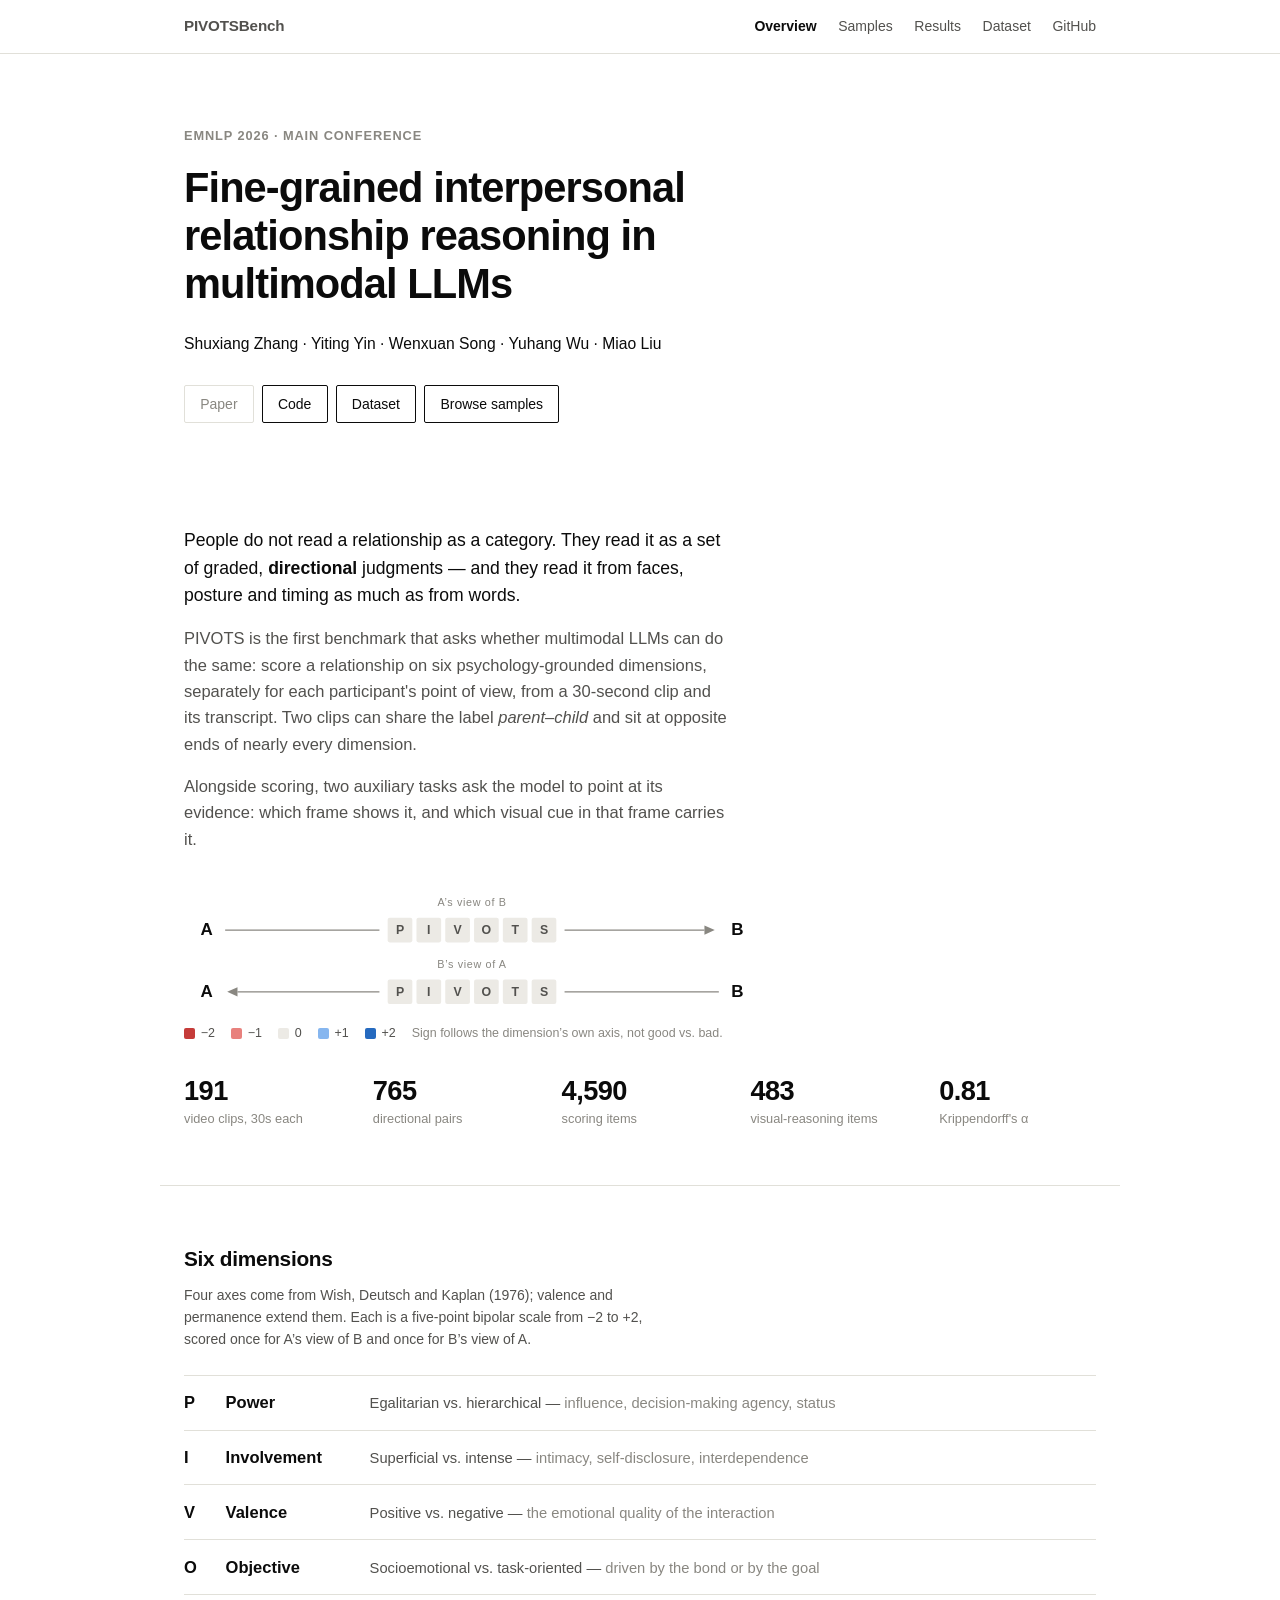
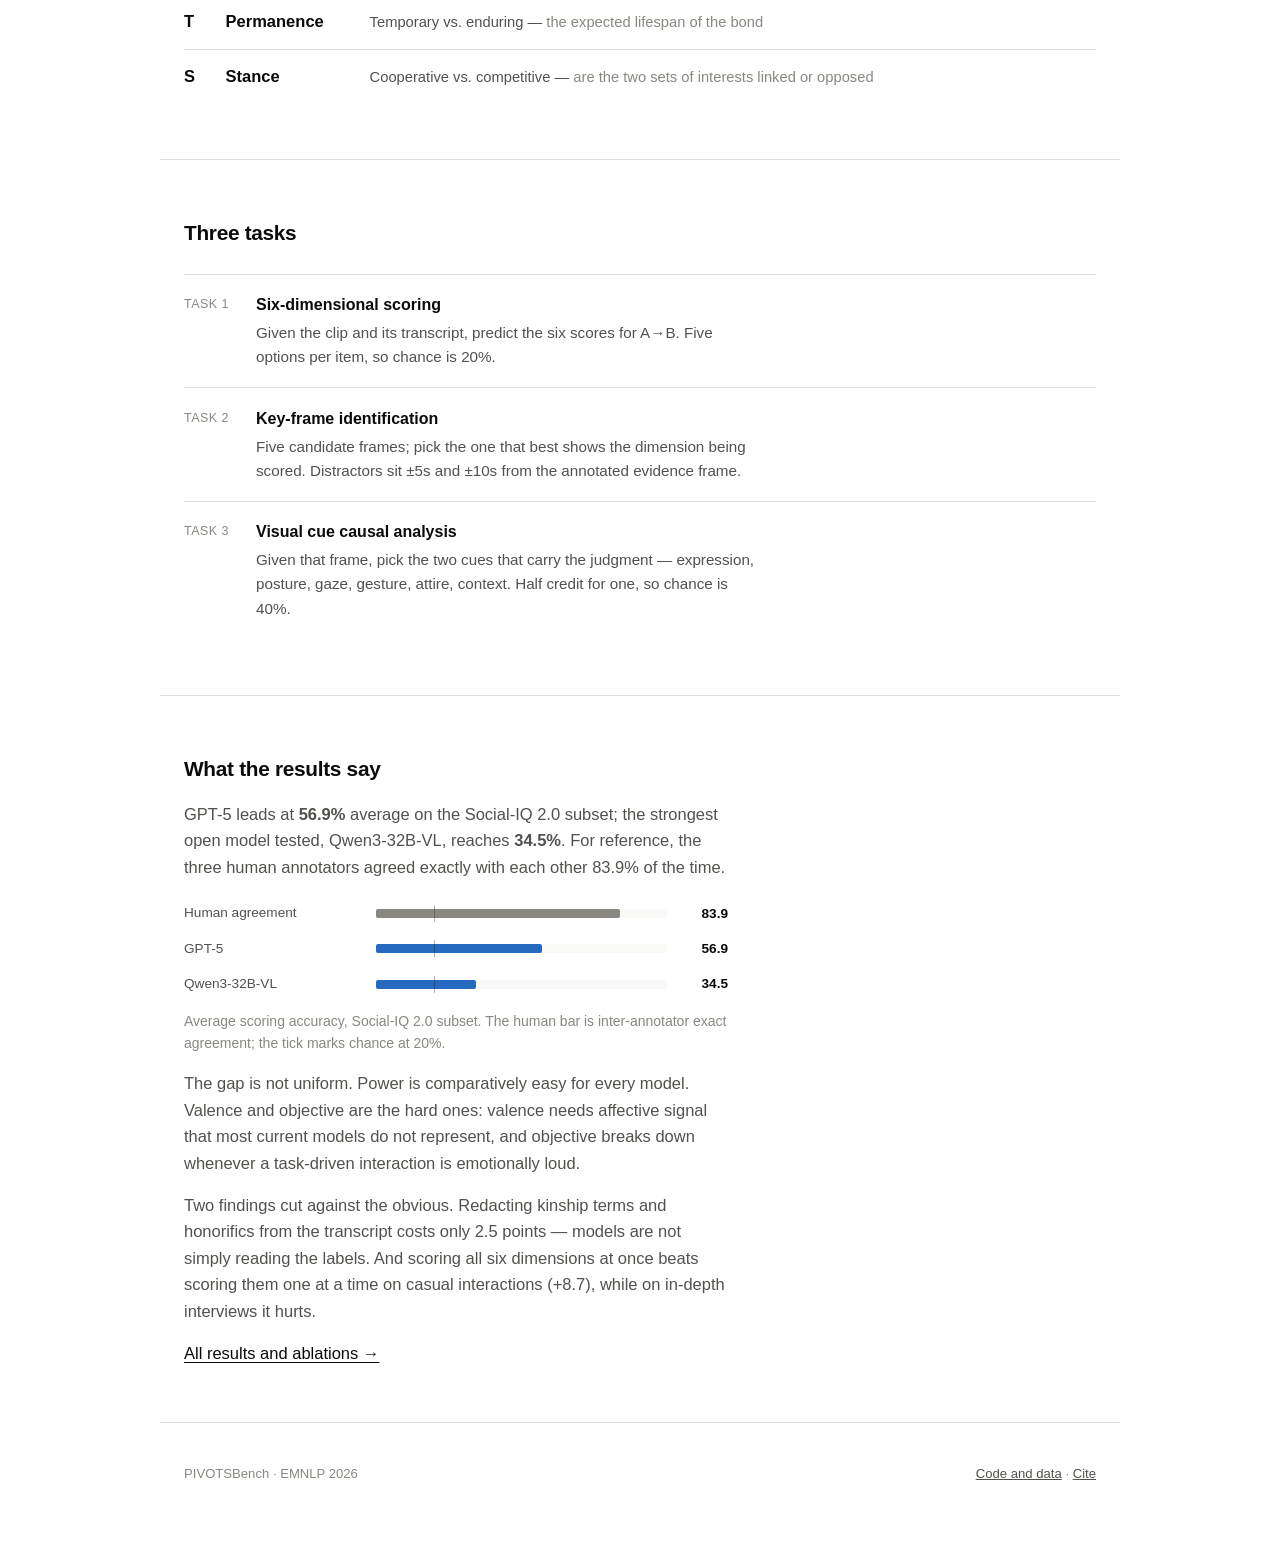
==== docs/index.html @ 76b35803 "Site polish: bidirectional diagram, headline figure, favicon, mobile fixes" ====
<!DOCTYPE html>
<html lang="en">
<head>
<meta charset="utf-8">
<meta name="viewport" content="width=device-width, initial-scale=1">
<title>PIVOTSBench</title>
<meta name="description" content="PIVOTSBench: evaluating fine-grained interpersonal relationship reasoning in multimodal large language models.">
<link rel="stylesheet" href="./assets/style.css">
<link rel="icon" href="data:image/svg+xml,<svg xmlns='http://www.w3.org/2000/svg' viewBox='0 0 32 32'><rect x='0' y='10' width='6.4' height='12' fill='%23c53b39'/><rect x='6.4' y='10' width='6.4' height='12' fill='%23e8817d'/><rect x='12.8' y='10' width='6.4' height='12' fill='%23eceae5'/><rect x='19.2' y='10' width='6.4' height='12' fill='%2386b6ef'/><rect x='25.6' y='10' width='6.4' height='12' fill='%23256abf'/></svg>">
</head>
<body>
<nav class="nav"><div class="wrap">
      <a class="mark" href="./">PIVOTSBench</a>
      <ul>
        <li><a href="./" aria-current="page">Overview</a></li>
        <li><a href="./data.html" >Samples</a></li>
        <li><a href="./leaderboard.html" >Results</a></li>
        <li><a href="./dataset.html" >Dataset</a></li>
        <li><a href="https://github.com/ciossayin/pivots-bench">GitHub</a></li>
      </ul>
    </div></nav>
<header class="hero wrap">
  <p class="eyebrow">EMNLP 2026 &middot; Main Conference</p>
  <h1>Fine-grained interpersonal relationship reasoning in multimodal LLMs</h1>
  <div class="byline">
    Shuxiang Zhang &middot; Yiting Yin &middot; Wenxuan Song &middot; Yuhang Wu &middot; Miao Liu
  </div>
  <div class="actions">
    <a href="#" aria-disabled="true">Paper</a>
    <a href="https://github.com/ciossayin/pivots-bench">Code</a>
    <a href="./dataset.html">Dataset</a>
    <a href="./data.html">Browse samples</a>
  </div>
</header>

<section class="wrap">
  <div class="narrow stack">
    <p class="lede">People do not read a relationship as a category. They read it as a set of
    graded, <b>directional</b> judgments &mdash; and they read it from faces, posture and timing as
    much as from words.</p>
    <p class="sub">PIVOTS is the first benchmark that asks whether multimodal LLMs can do the same:
    score a relationship on six psychology-grounded dimensions, separately for each participant's
    point of view, from a 30-second clip and its transcript. Two clips can share the label
    <em>parent&ndash;child</em> and sit at opposite ends of nearly every dimension.</p>
    <p class="sub">Alongside scoring, two auxiliary tasks ask the model to point at its evidence:
    which frame shows it, and which visual cue in that frame carries it.</p>
  </div>

  <figure class="bidir" role="img" aria-label="Each pair is scored twice — once for A's view of B and once for B's view of A — on six dimensions, P, I, V, O, T, S, each on a five-point scale from minus 2 to plus 2.">
    <svg viewBox="0 8 560 114" aria-hidden="true">
      <g fill="var(--ink)" font-size="16.5" font-weight="650" text-anchor="middle">
        <text x="22" y="50">A</text><text x="538" y="50">B</text>
        <text x="22" y="110">A</text><text x="538" y="110">B</text>
      </g>
      <g fill="var(--muted)" font-size="10.5" letter-spacing=".06em" text-anchor="middle">
        <text x="280" y="22">A&#8217;s view of B</text>
        <text x="280" y="82">B&#8217;s view of A</text>
      </g>
      <g stroke="var(--muted)" stroke-width="1.2">
        <line x1="40" y1="45" x2="506" y2="45" stroke-dasharray="150 180 136"/>
        <line x1="52" y1="105" x2="520" y2="105" stroke-dasharray="138 180 150"/>
      </g>
      <g fill="var(--muted)">
        <polygon points="506,40.5 516,45 506,49.5"/>
        <polygon points="52,100.5 42,105 52,109.5"/>
      </g>
      <rect x="198" y="33" width="24" height="24" rx="2" fill="var(--s-zero)"/><rect x="226" y="33" width="24" height="24" rx="2" fill="var(--s-zero)"/><rect x="254" y="33" width="24" height="24" rx="2" fill="var(--s-zero)"/><rect x="282" y="33" width="24" height="24" rx="2" fill="var(--s-zero)"/><rect x="310" y="33" width="24" height="24" rx="2" fill="var(--s-zero)"/><rect x="338" y="33" width="24" height="24" rx="2" fill="var(--s-zero)"/>
      <rect x="198" y="93" width="24" height="24" rx="2" fill="var(--s-zero)"/><rect x="226" y="93" width="24" height="24" rx="2" fill="var(--s-zero)"/><rect x="254" y="93" width="24" height="24" rx="2" fill="var(--s-zero)"/><rect x="282" y="93" width="24" height="24" rx="2" fill="var(--s-zero)"/><rect x="310" y="93" width="24" height="24" rx="2" fill="var(--s-zero)"/><rect x="338" y="93" width="24" height="24" rx="2" fill="var(--s-zero)"/>
      <g fill="var(--ink-2)" font-size="12" font-weight="600" text-anchor="middle">
        <text x="210" y="49">P</text><text x="238" y="49">I</text><text x="266" y="49">V</text><text x="294" y="49">O</text><text x="322" y="49">T</text><text x="350" y="49">S</text>
        <text x="210" y="109">P</text><text x="238" y="109">I</text><text x="266" y="109">V</text><text x="294" y="109">O</text><text x="322" y="109">T</text><text x="350" y="109">S</text>
      </g>
    </svg>
    <div class="legend">
      <span><i style="background:var(--s-neg2)"></i>&minus;2</span>
      <span><i style="background:var(--s-neg1)"></i>&minus;1</span>
      <span><i style="background:var(--s-zero)"></i>0</span>
      <span><i style="background:var(--s-pos1)"></i>+1</span>
      <span><i style="background:var(--s-pos2)"></i>+2</span>
      <span class="muted">Sign follows the dimension&rsquo;s own axis, not good vs. bad.</span>
    </div>
  </figure>

  <div class="figures">
    <div><b>191</b><span>video clips, 30s each</span></div>
    <div><b>765</b><span>directional pairs</span></div>
    <div><b>4,590</b><span>scoring items</span></div>
    <div><b>483</b><span>visual-reasoning items</span></div>
    <div><b>0.81</b><span>Krippendorff's &alpha;</span></div>
  </div>
</section>

<section class="wrap">
  <h2>Six dimensions</h2>
  <p class="sub small" style="margin-top:.5rem;max-width:62ch">Four axes come from Wish, Deutsch and
  Kaplan (1976); valence and permanence extend them. Each is a five-point bipolar scale from
  &minus;2 to +2, scored once for A&rsquo;s view of B and once for B&rsquo;s view of A.</p>
  <div class="dims">
    <div><span class="key">P</span><span class="name">Power</span><span class="axis">Egalitarian vs. hierarchical &mdash; <em>influence, decision-making agency, status</em></span></div>
    <div><span class="key">I</span><span class="name">Involvement</span><span class="axis">Superficial vs. intense &mdash; <em>intimacy, self-disclosure, interdependence</em></span></div>
    <div><span class="key">V</span><span class="name">Valence</span><span class="axis">Positive vs. negative &mdash; <em>the emotional quality of the interaction</em></span></div>
    <div><span class="key">O</span><span class="name">Objective</span><span class="axis">Socioemotional vs. task-oriented &mdash; <em>driven by the bond or by the goal</em></span></div>
    <div><span class="key">T</span><span class="name">Permanence</span><span class="axis">Temporary vs. enduring &mdash; <em>the expected lifespan of the bond</em></span></div>
    <div><span class="key">S</span><span class="name">Stance</span><span class="axis">Cooperative vs. competitive &mdash; <em>are the two sets of interests linked or opposed</em></span></div>
  </div>
</section>

<section class="wrap">
  <h2>Three tasks</h2>
  <div class="tasks">
    <div><div>
      <h3>Six-dimensional scoring</h3>
      <p>Given the clip and its transcript, predict the six scores for A&rarr;B. Five options per
      item, so chance is 20%.</p>
    </div></div>
    <div><div>
      <h3>Key-frame identification</h3>
      <p>Five candidate frames; pick the one that best shows the dimension being scored. Distractors
      sit &plusmn;5s and &plusmn;10s from the annotated evidence frame.</p>
    </div></div>
    <div><div>
      <h3>Visual cue causal analysis</h3>
      <p>Given that frame, pick the two cues that carry the judgment &mdash; expression, posture,
      gaze, gesture, attire, context. Half credit for one, so chance is 40%.</p>
    </div></div>
  </div>
</section>

<section class="wrap">
  <h2>What the results say</h2>
  <div class="narrow stack" style="margin-top:1rem">
    <p class="sub">GPT-5 leads at <b>56.9%</b> average on the Social-IQ 2.0 subset; the strongest
    open model tested, Qwen3-32B-VL, reaches <b>34.5%</b>. For reference, the three human annotators
    agreed exactly with each other 83.9% of the time.</p>
    <figure class="headline">
      <div class="hrow"><span class="hl">Human agreement</span><span class="track"><i class="ref" style="width:83.9%"></i></span><b>83.9</b></div>
      <div class="hrow"><span class="hl">GPT-5</span><span class="track"><i style="width:56.9%"></i></span><b>56.9</b></div>
      <div class="hrow"><span class="hl">Qwen3-32B-VL</span><span class="track"><i style="width:34.5%"></i></span><b>34.5</b></div>
      <figcaption class="muted small">Average scoring accuracy, Social-IQ 2.0 subset. The human bar
      is inter-annotator exact agreement; the tick marks chance at 20%.</figcaption>
    </figure>
    <p class="sub">The gap is not uniform. Power is comparatively easy for every model. Valence and
    objective are the hard ones: valence needs affective signal that most current models do not
    represent, and objective breaks down whenever a task-driven interaction is emotionally loud.</p>
    <p class="sub">Two findings cut against the obvious. Redacting kinship terms and honorifics from
    the transcript costs only 2.5 points &mdash; models are not simply reading the labels. And
    scoring all six dimensions at once beats scoring them one at a time on casual interactions
    (+8.7), while on in-depth interviews it hurts.</p>
    <p><a href="./leaderboard.html">All results and ablations &rarr;</a></p>
  </div>
</section>

<footer class="wrap">
      <div>PIVOTSBench &middot; EMNLP 2026</div>
      <div><a href="https://github.com/ciossayin/pivots-bench">Code and data</a> &middot; <a href="./dataset.html#cite">Cite</a></div>
    </footer>
</body>
</html>
---- docs/assets/style.css ----
/* PIVOTSBench project page
   Palette: diverging red<->blue with a gray midpoint, validated for CVD
   separation on a white surface. Every colored cell also carries its number,
   so color never has to carry the value alone. */

:root {
  --ink: #0b0b0b;
  --ink-2: #52514e;
  --muted: #898781;
  --line: #e1e0d9;
  --hairline: rgba(11, 11, 11, .10);
  --surface: #ffffff;
  --plane: #f9f9f7;

  --s-neg2: #c53b39;
  --s-neg1: #e8817d;
  --s-zero: #eceae5;
  --s-pos1: #86b6ef;
  --s-pos2: #256abf;

  --measure: 34rem;
  --gutter: 1.5rem;
}

* { margin: 0; padding: 0; box-sizing: border-box; }
html { -webkit-text-size-adjust: 100%; scroll-behavior: smooth; }
[id] { scroll-margin-top: 3.75rem; }

body {
  font-family: -apple-system, BlinkMacSystemFont, "Segoe UI", Roboto, "Helvetica Neue",
               Arial, "PingFang SC", "Hiragino Sans GB", sans-serif;
  font-size: 16.5px;
  line-height: 1.6;
  color: var(--ink);
  background: var(--surface);
  -webkit-font-smoothing: antialiased;
}

.wrap { max-width: 60rem; margin: 0 auto; padding-left: var(--gutter); padding-right: var(--gutter); }
.narrow { max-width: var(--measure); }

a { color: inherit; }
p a, li a, dd a { text-underline-offset: .18em; text-decoration-thickness: 1px; }

/* ---------- nav ---------- */

.nav {
  border-bottom: 1px solid var(--line);
  position: sticky; top: 0; z-index: 20;
  background: var(--surface);
}
.nav .wrap { display: flex; align-items: center; justify-content: space-between; gap: 1rem;
             padding-top: .9rem; padding-bottom: .9rem; }
.nav .mark { font-weight: 650; letter-spacing: -.01em; text-decoration: none; font-size: .95rem; }
.nav ul { display: flex; gap: 1.35rem; list-style: none; font-size: .875rem;
          flex-wrap: nowrap; min-width: 0; overflow-x: auto;
          -webkit-overflow-scrolling: touch; scrollbar-width: none; }
.nav ul::-webkit-scrollbar { display: none; }
.nav li { flex: none; }
.nav a { text-decoration: none; color: var(--ink-2); }
.nav a:hover { color: var(--ink); }
.nav a[aria-current="page"] { color: var(--ink); font-weight: 550; }

/* ---------- type ---------- */

h1 { font-size: clamp(1.75rem, 1.2rem + 2.2vw, 2.6rem); line-height: 1.15;
     letter-spacing: -.022em; font-weight: 680; }
h2 { font-size: 1.3rem; letter-spacing: -.014em; font-weight: 640; }
h3 { font-size: 1rem; font-weight: 600; }
h4 { font-size: .82rem; font-weight: 600; letter-spacing: .04em; text-transform: uppercase;
     color: var(--muted); }
.lede { font-size: 1.1rem; line-height: 1.55; color: var(--ink); }
.sub { color: var(--ink-2); }
.small { font-size: .875rem; }
.muted { color: var(--muted); }
.mono { font-family: ui-monospace, "SF Mono", Menlo, Consolas, monospace; font-size: .84em; }

section { padding-top: 3.5rem; padding-bottom: 3.5rem; border-top: 1px solid var(--line); }
section:first-of-type { border-top: none; }
.stack > * + * { margin-top: 1rem; }
.stack-sm > * + * { margin-top: .5rem; }

/* ---------- hero ---------- */

header.hero { padding-top: 4.5rem; padding-bottom: 3rem; }
header.hero h1 { max-width: 24ch; }
.byline { margin-top: 1.4rem; font-size: .98rem; line-height: 1.75; }
.eyebrow { color: var(--muted); font-size: .8rem; letter-spacing: .07em;
           text-transform: uppercase; font-weight: 600; margin-bottom: 1.1rem; }
.actions { margin-top: 1.75rem; display: flex; gap: .5rem; flex-wrap: wrap; }
.actions a {
  display: inline-block; padding: .42rem .95rem; border: 1px solid var(--ink);
  border-radius: 2px; font-size: .875rem; font-weight: 500; text-decoration: none;
  transition: background .12s, color .12s;
}
.actions a:hover { background: var(--ink); color: var(--surface); }
.actions a[aria-disabled="true"] { border-color: var(--line); color: var(--muted); pointer-events: none; }

/* ---------- key numbers ---------- */

.figures { display: grid; grid-template-columns: repeat(auto-fit, minmax(8.5rem, 1fr));
           gap: 1.5rem 2rem; margin-top: 2rem; }
.figures div b { display: block; font-size: 1.7rem; font-weight: 650; letter-spacing: -.02em;
                 font-variant-numeric: tabular-nums; line-height: 1.1; }
.figures div span { display: block; font-size: .8rem; color: var(--muted); margin-top: .2rem; }

/* ---------- definition lists ---------- */

.dims { margin-top: 1.5rem; }
.dims > div { display: grid; grid-template-columns: 1.6rem 8rem 1fr; gap: 0 1rem;
              padding: .85rem 0; border-top: 1px solid var(--line); align-items: baseline; }
.dims .key { font-weight: 660; }
.dims .name { font-weight: 550; }
.dims .axis { color: var(--ink-2); font-size: .92rem; }
.dims .axis em { font-style: normal; color: var(--muted); }
@media (max-width: 40rem) {
  .dims > div { grid-template-columns: 1.6rem 1fr; }
  .dims .axis { grid-column: 2; }
}

.tasks { margin-top: 1.5rem; counter-reset: t; }
.tasks > div { padding: 1.1rem 0; border-top: 1px solid var(--line); display: grid;
               grid-template-columns: 3.5rem 1fr; gap: 0 1rem; }
.tasks > div::before { counter-increment: t; content: "Task " counter(t);
                       color: var(--muted); font-size: .78rem; letter-spacing: .04em;
                       text-transform: uppercase; padding-top: .18rem; }
.tasks p { color: var(--ink-2); font-size: .95rem; margin-top: .2rem; max-width: 60ch; }

/* ---------- tables ---------- */

.tablewrap { overflow-x: auto; margin-top: 1.25rem; }
table { border-collapse: collapse; width: 100%; font-size: .9rem;
        font-variant-numeric: tabular-nums; }
th, td { text-align: right; padding: .5rem .55rem; font-weight: 400; white-space: nowrap; }
th { font-size: .75rem; letter-spacing: .04em; text-transform: uppercase; color: var(--muted);
     font-weight: 600; border-bottom: 1px solid var(--line); }
th:first-child, td:first-child { text-align: left; padding-left: 0; }
th:last-child, td:last-child { padding-right: 0; }
tbody tr + tr td { border-top: 1px solid var(--plane); }
td.strong { font-weight: 620; }
tbody tr.group td { padding-top: 1.1rem; color: var(--muted); font-size: .75rem;
                    letter-spacing: .04em; text-transform: uppercase; }
caption { caption-side: bottom; text-align: left; color: var(--muted); font-size: .82rem;
          padding-top: .75rem; line-height: 1.5; }

/* magnitude bar behind an average, one hue, single series */
.bar { position: relative; display: inline-block; min-width: 3.2rem; }
.bar i { position: absolute; left: 0; bottom: -.28rem; height: 2px; background: var(--s-pos2);
         border-radius: 1px; }

/* ---------- score cells ---------- */

.matrix { display: grid; gap: 2px; margin-top: .5rem;
          grid-template-columns: minmax(0, max-content) repeat(6, minmax(1.9rem, 1fr)); }
.matrix .h { font-size: .72rem; letter-spacing: .06em; color: var(--muted); font-weight: 600;
             text-align: center; padding-bottom: .1rem; }
.matrix .rowlabel { font-size: .82rem; color: var(--ink-2); display: flex; align-items: center;
                    padding-right: .6rem; line-height: 1.25; }
.cell { display: flex; align-items: center; justify-content: center; height: 1.85rem;
        border-radius: 2px; font-size: .82rem; font-weight: 600;
        font-variant-numeric: tabular-nums; background: var(--s-zero); color: var(--ink); }
.cell.v-2 { background: var(--s-neg2); color: #fff; }
.cell.v-1 { background: var(--s-neg1); color: #2a0f0e; }
.cell.v1  { background: var(--s-pos1); color: #0a1b2e; }
.cell.v2  { background: var(--s-pos2); color: #fff; }
.cell.vnull { background: repeating-linear-gradient(45deg, var(--plane), var(--plane) 3px,
              var(--surface) 3px, var(--surface) 6px); color: var(--muted); }

.legend { display: flex; gap: 1rem; flex-wrap: wrap; align-items: center; margin-top: 1rem;
          font-size: .78rem; color: var(--ink-2); }
.legend span { display: inline-flex; align-items: center; gap: .35rem; }
.legend i { width: .7rem; height: .7rem; border-radius: 2px; display: inline-block; }

/* ---------- samples ---------- */

.sample { padding: 2.75rem 0; border-top: 1px solid var(--line); }
.sample:first-of-type { border-top: none; padding-top: 1.5rem; }
.sample .kicker { font-size: .75rem; letter-spacing: .06em; text-transform: uppercase;
                  color: var(--muted); font-weight: 600; }
.sample h3 { margin-top: .35rem; font-size: 1.12rem; font-weight: 620; letter-spacing: -.01em; }
.sample .summary { margin-top: .5rem; color: var(--ink-2); font-size: .95rem; max-width: 62ch; }
.split { display: grid; grid-template-columns: minmax(0, 1.05fr) minmax(0, 1fr);
         gap: 1.75rem; margin-top: 1.4rem; align-items: start; }
@media (max-width: 52rem) { .split { grid-template-columns: 1fr; } }

.video { position: relative; width: 100%; aspect-ratio: 16/9; background: var(--plane);
         border-radius: 3px; overflow: hidden; }
.video iframe { position: absolute; inset: 0; width: 100%; height: 100%; border: 0; }
.video .none { position: absolute; inset: 0; display: flex; align-items: center;
               justify-content: center; text-align: center; padding: 1.5rem;
               color: var(--muted); font-size: .82rem; line-height: 1.5; }

.dialogue { margin-top: 1rem; font-size: .92rem; line-height: 1.7; color: var(--ink-2); }
.dialogue p + p { margin-top: .35rem; }
.dialogue b { color: var(--ink); font-weight: 600; }
.dialogue .t { color: var(--muted); font-variant-numeric: tabular-nums; margin-right: .5rem; }

.evidence { margin-top: 1.25rem; font-size: .87rem; }
.evidence > div { padding: .6rem 0; border-top: 1px solid var(--line); display: grid;
                  grid-template-columns: 1.4rem 1fr; gap: 0 .75rem; }
.evidence .d { font-weight: 660; color: var(--ink); }
.evidence .r { color: var(--ink-2); }
.evidence .tags { color: var(--muted); font-size: .8rem; margin-top: .15rem; }

.aux { margin-top: 1.25rem; font-size: .87rem; color: var(--ink-2); }
.aux ol { margin: .4rem 0 0 1.1rem; }
.aux .correct { color: var(--ink); font-weight: 600; }

/* ---------- distribution chart ---------- */

.dist { margin-top: 1.5rem; }
.dist .row { display: grid; grid-template-columns: 1.5rem 1fr 3.2rem; align-items: center;
             gap: .75rem; padding: .3rem 0; }
.dist .lab { font-weight: 620; font-size: .85rem; }
.dist .track { display: flex; gap: 2px; height: 1.1rem; }
.dist .seg { border-radius: 2px; min-width: 2px; }
.dist .tot { font-size: .78rem; color: var(--muted); text-align: right;
             font-variant-numeric: tabular-nums; }

.tip { position: fixed; z-index: 40; pointer-events: none; background: var(--ink);
       color: #fff; font-size: .76rem; padding: .3rem .5rem; border-radius: 3px;
       opacity: 0; transition: opacity .1s; white-space: nowrap; }
.tip.on { opacity: 1; }

/* ---------- misc ---------- */

pre { background: var(--plane); border-radius: 3px; padding: 1rem 1.1rem; overflow-x: auto;
      font-family: ui-monospace, "SF Mono", Menlo, Consolas, monospace; font-size: .8rem;
      line-height: 1.6; }
code { font-family: ui-monospace, "SF Mono", Menlo, Consolas, monospace; font-size: .88em;
       background: var(--plane); padding: .1em .35em; border-radius: 2px; }
pre code { background: none; padding: 0; }

.copy { margin-top: .6rem; background: none; border: 1px solid var(--line); border-radius: 2px;
        padding: .3rem .8rem; font: inherit; font-size: .8rem; color: var(--ink-2);
        cursor: pointer; }
.copy:hover { border-color: var(--ink); color: var(--ink); }

dl.facts { margin-top: 1.25rem; }
dl.facts > div { display: grid; grid-template-columns: minmax(9rem, 12rem) 1fr; gap: 0 1.5rem;
                 padding: .7rem 0; border-top: 1px solid var(--line); }
dl.facts dt { color: var(--muted); font-size: .85rem; }
dl.facts dd { font-size: .92rem; }
@media (max-width: 40rem) { dl.facts > div { grid-template-columns: 1fr; gap: .15rem; } }

.note { border-left: 2px solid var(--line); padding-left: 1rem; color: var(--ink-2);
        font-size: .9rem; }

footer { border-top: 1px solid var(--line); padding-top: 2.5rem; padding-bottom: 4rem; color: var(--muted);
         font-size: .82rem; display: flex; justify-content: space-between; gap: 1rem;
         flex-wrap: wrap; }
footer a { color: var(--ink-2); }

/* ---------- bidirectional diagram ---------- */

.bidir { margin-top: 2.5rem; max-width: 36rem; }
.bidir svg { display: block; width: 100%; height: auto; }
.bidir .legend { margin-top: .9rem; }

/* ---------- headline figure ---------- */

.headline { max-width: var(--measure); }
.headline .hrow { display: grid; grid-template-columns: minmax(7.5rem, 11rem) 1fr 2.8rem;
                  gap: 1rem; align-items: center; padding: .42rem 0; font-size: .85rem; }
.headline .hl { color: var(--ink-2); line-height: 1.35; }
.headline .track { position: relative; height: 9px; background: var(--plane); border-radius: 2px; }
.headline .track i { position: absolute; top: 0; bottom: 0; left: 0; border-radius: 2px;
                     background: var(--s-pos2); }
.headline .track i.ref { background: var(--muted); }
.headline .track::after { content: ""; position: absolute; left: 20%; top: -4px; bottom: -4px;
                          width: 1px; background: var(--ink); opacity: .3; }
.headline b { font-weight: 620; font-variant-numeric: tabular-nums; text-align: right;
              font-size: .85rem; }
.headline figcaption { margin-top: .5rem; }

/* ---------- table variants ---------- */

table.fit { width: auto; }
table.fit th:not(:first-child), table.fit td:not(:first-child) { padding-left: 1.7rem; }
th.span { text-align: center; }
th.div, td.div { border-left: 1px solid var(--line); padding-left: 1.1rem; }

/* ---------- small screens ---------- */

@media (max-width: 40rem) {
  section { padding-top: 2.5rem; padding-bottom: 2.5rem; }
  .matrix { grid-template-columns: repeat(6, 1fr); }
  .matrix > div:first-child { display: none; }
  .matrix .rowlabel { grid-column: 1 / -1; padding-top: .55rem; }
  .headline .hrow { grid-template-columns: 1fr 2.8rem; grid-template-areas: "label value" "track track"; row-gap: .3rem; }
  .headline .hl { grid-area: label; }
  .headline .track { grid-area: track; }
  .headline b { grid-area: value; }
  header.hero { padding-top: 2.75rem; }
  .nav .wrap { gap: .85rem; }
  .nav ul { gap: 1.05rem; }
  .figures { gap: 1.25rem 1.5rem; }
}
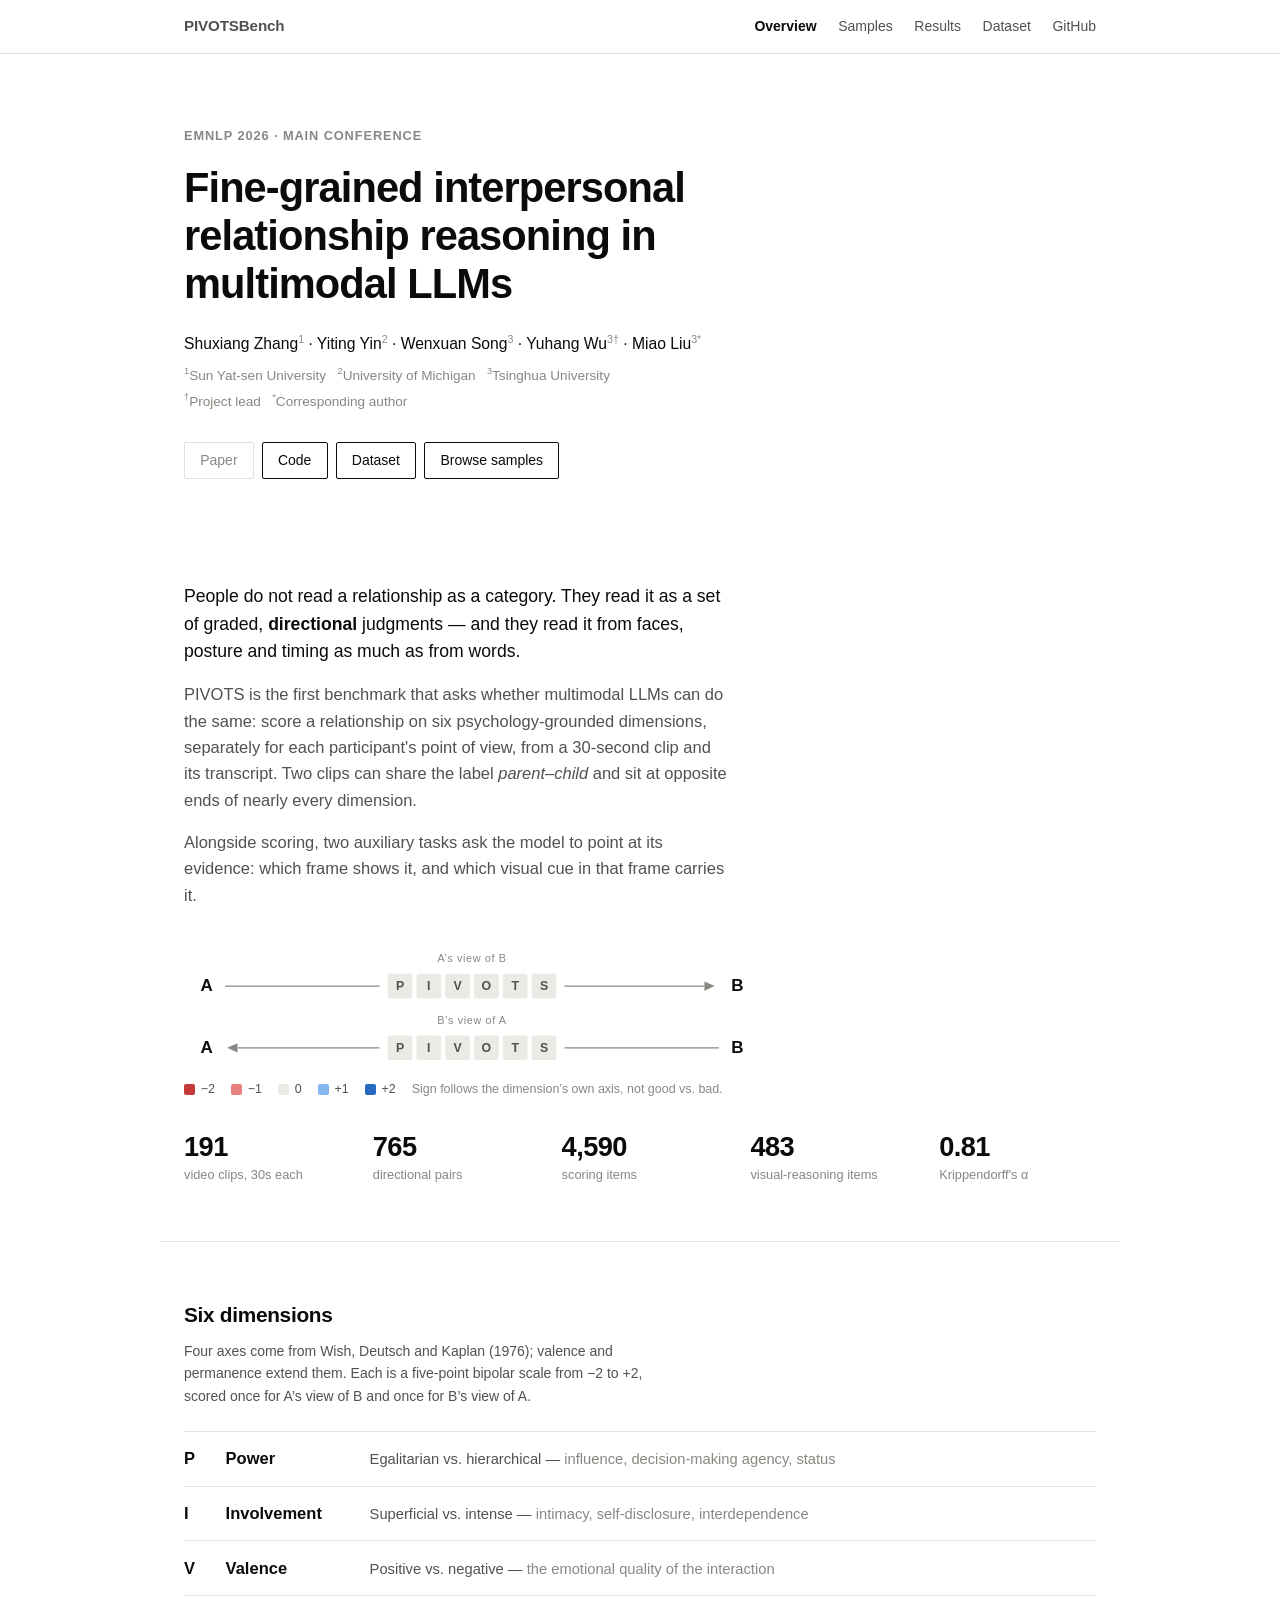
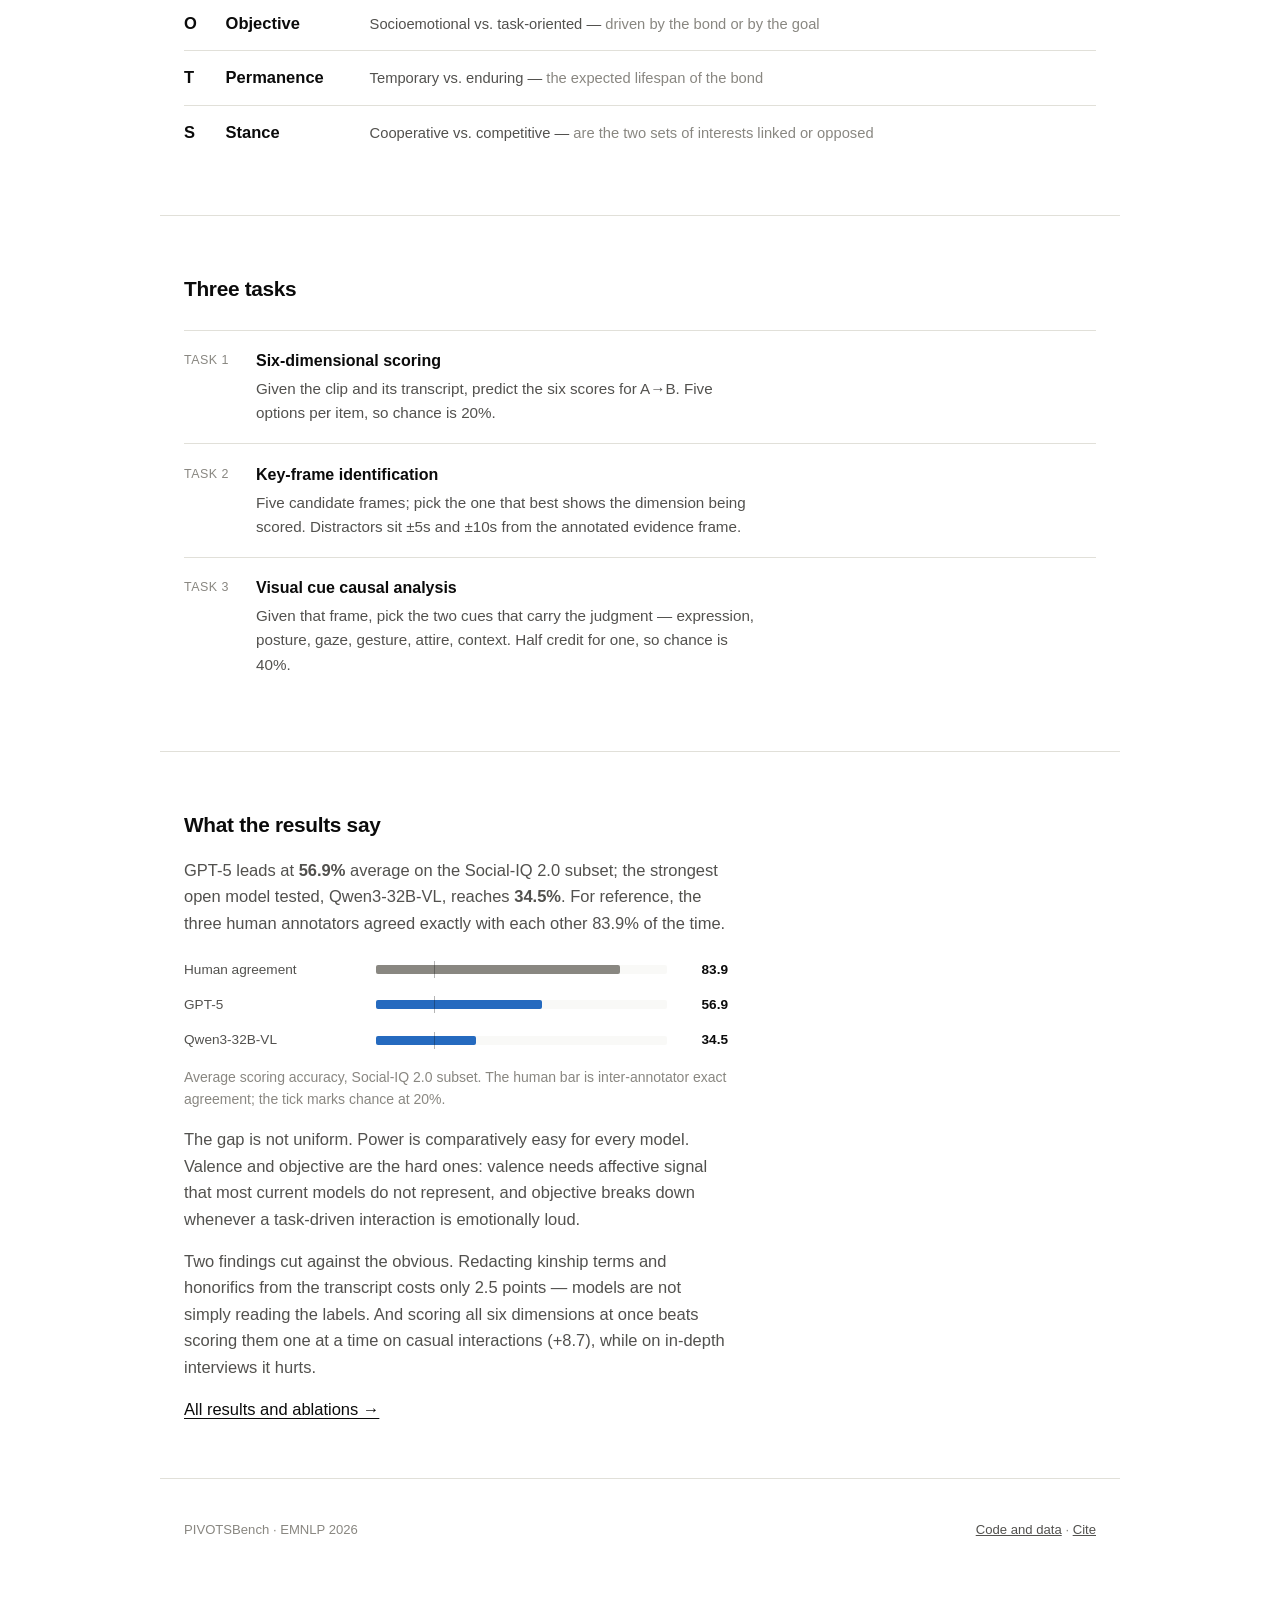
==== commit 5999da6b: "Add author affiliations" ====
--- a/docs/index.html
+++ b/docs/index.html
@@ -23,7 +23,9 @@
   <p class="eyebrow">EMNLP 2026 &middot; Main Conference</p>
   <h1>Fine-grained interpersonal relationship reasoning in multimodal LLMs</h1>
   <div class="byline">
-    Shuxiang Zhang &middot; Yiting Yin &middot; Wenxuan Song &middot; Yuhang Wu &middot; Miao Liu
+    Shuxiang Zhang<sup>1</sup> &middot; Yiting Yin<sup>2</sup> &middot; Wenxuan Song<sup>3</sup> &middot; Yuhang Wu<sup>3&dagger;</sup> &middot; Miao Liu<sup>3*</sup>
+    <div class="affil"><sup>1</sup>Sun Yat-sen University &nbsp; <sup>2</sup>University of Michigan &nbsp; <sup>3</sup>Tsinghua University</div>
+    <div class="affil"><sup>&dagger;</sup>Project lead &nbsp; <sup>*</sup>Corresponding author</div>
   </div>
   <div class="actions">
     <a href="#" aria-disabled="true">Paper</a>
--- a/docs/assets/style.css
+++ b/docs/assets/style.css
@@ -85,6 +85,9 @@
 header.hero { padding-top: 4.5rem; padding-bottom: 3rem; }
 header.hero h1 { max-width: 24ch; }
 .byline { margin-top: 1.4rem; font-size: .98rem; line-height: 1.75; }
+.byline sup { color: var(--muted); font-size: .68em; }
+.affil { margin-top: .35rem; font-size: .85rem; color: var(--muted); }
+.affil + .affil { margin-top: .1rem; }
 .eyebrow { color: var(--muted); font-size: .8rem; letter-spacing: .07em;
            text-transform: uppercase; font-weight: 600; margin-bottom: 1.1rem; }
 .actions { margin-top: 1.75rem; display: flex; gap: .5rem; flex-wrap: wrap; }
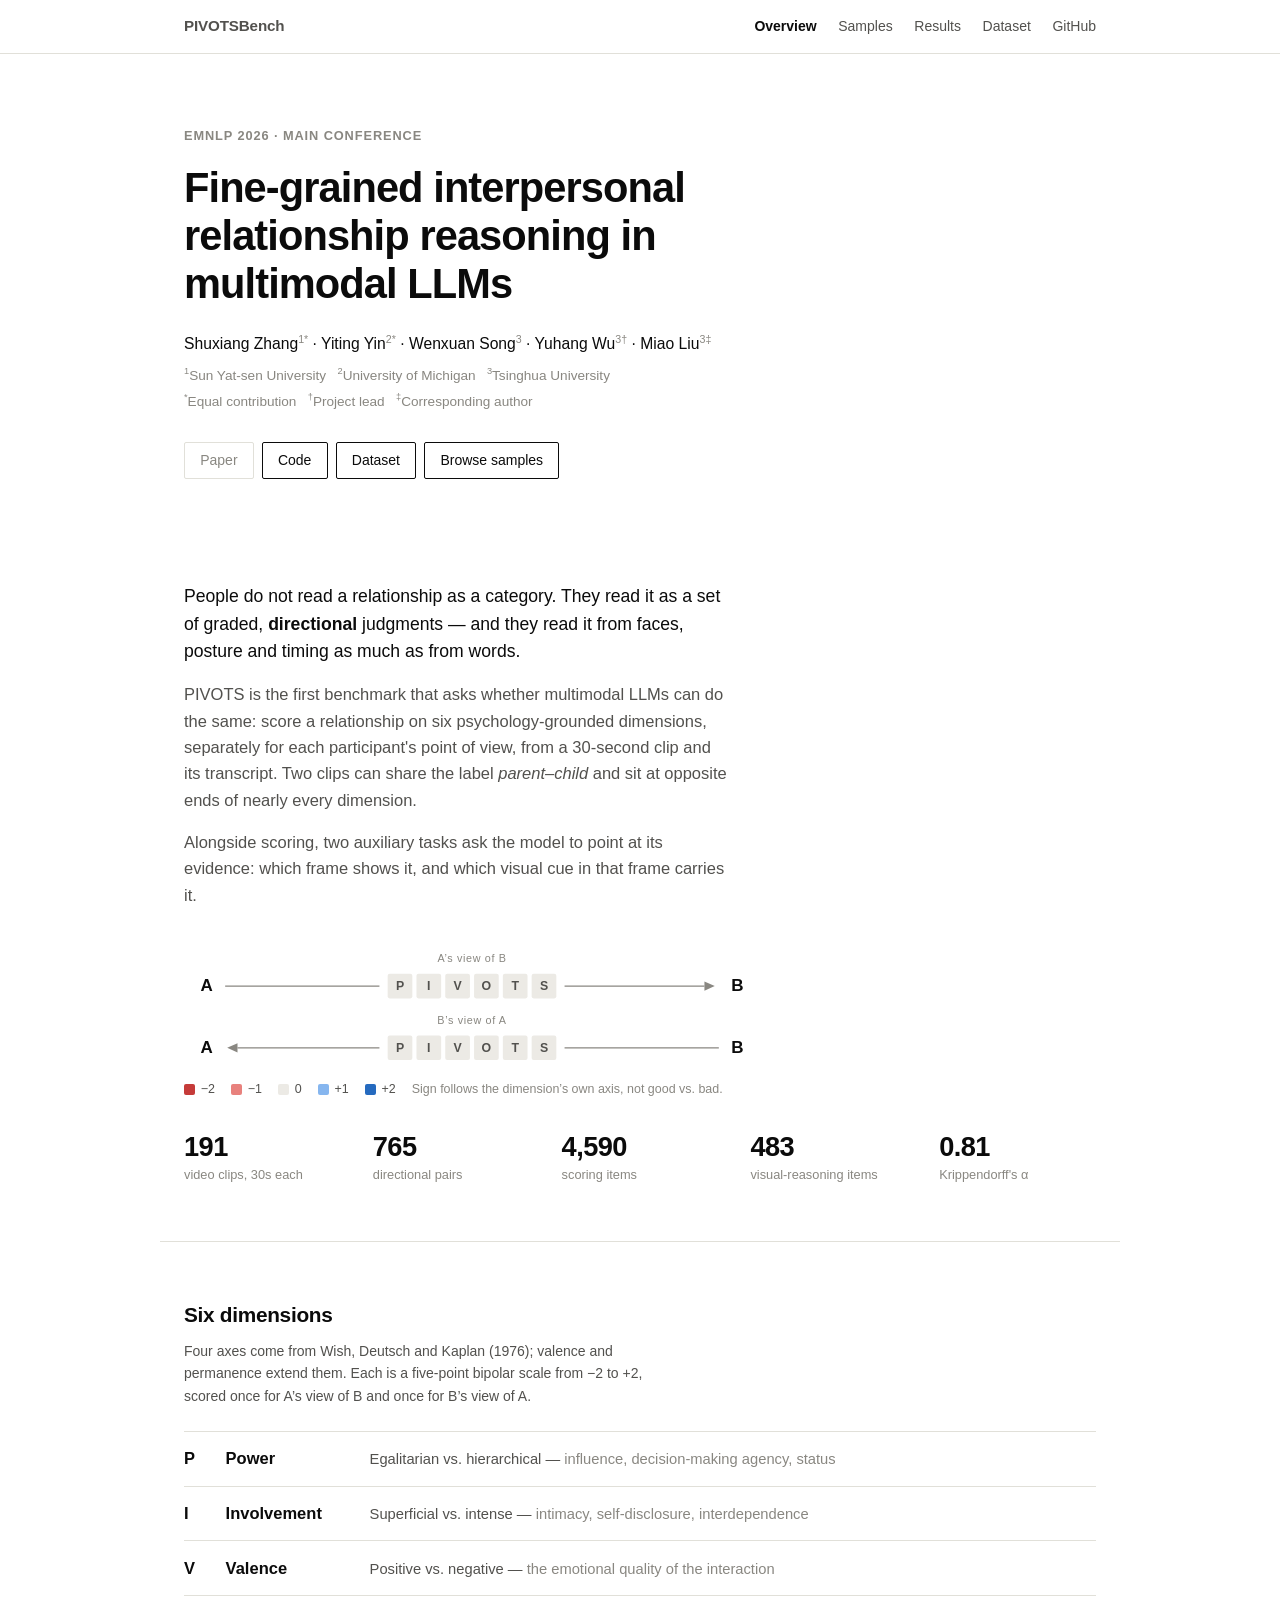
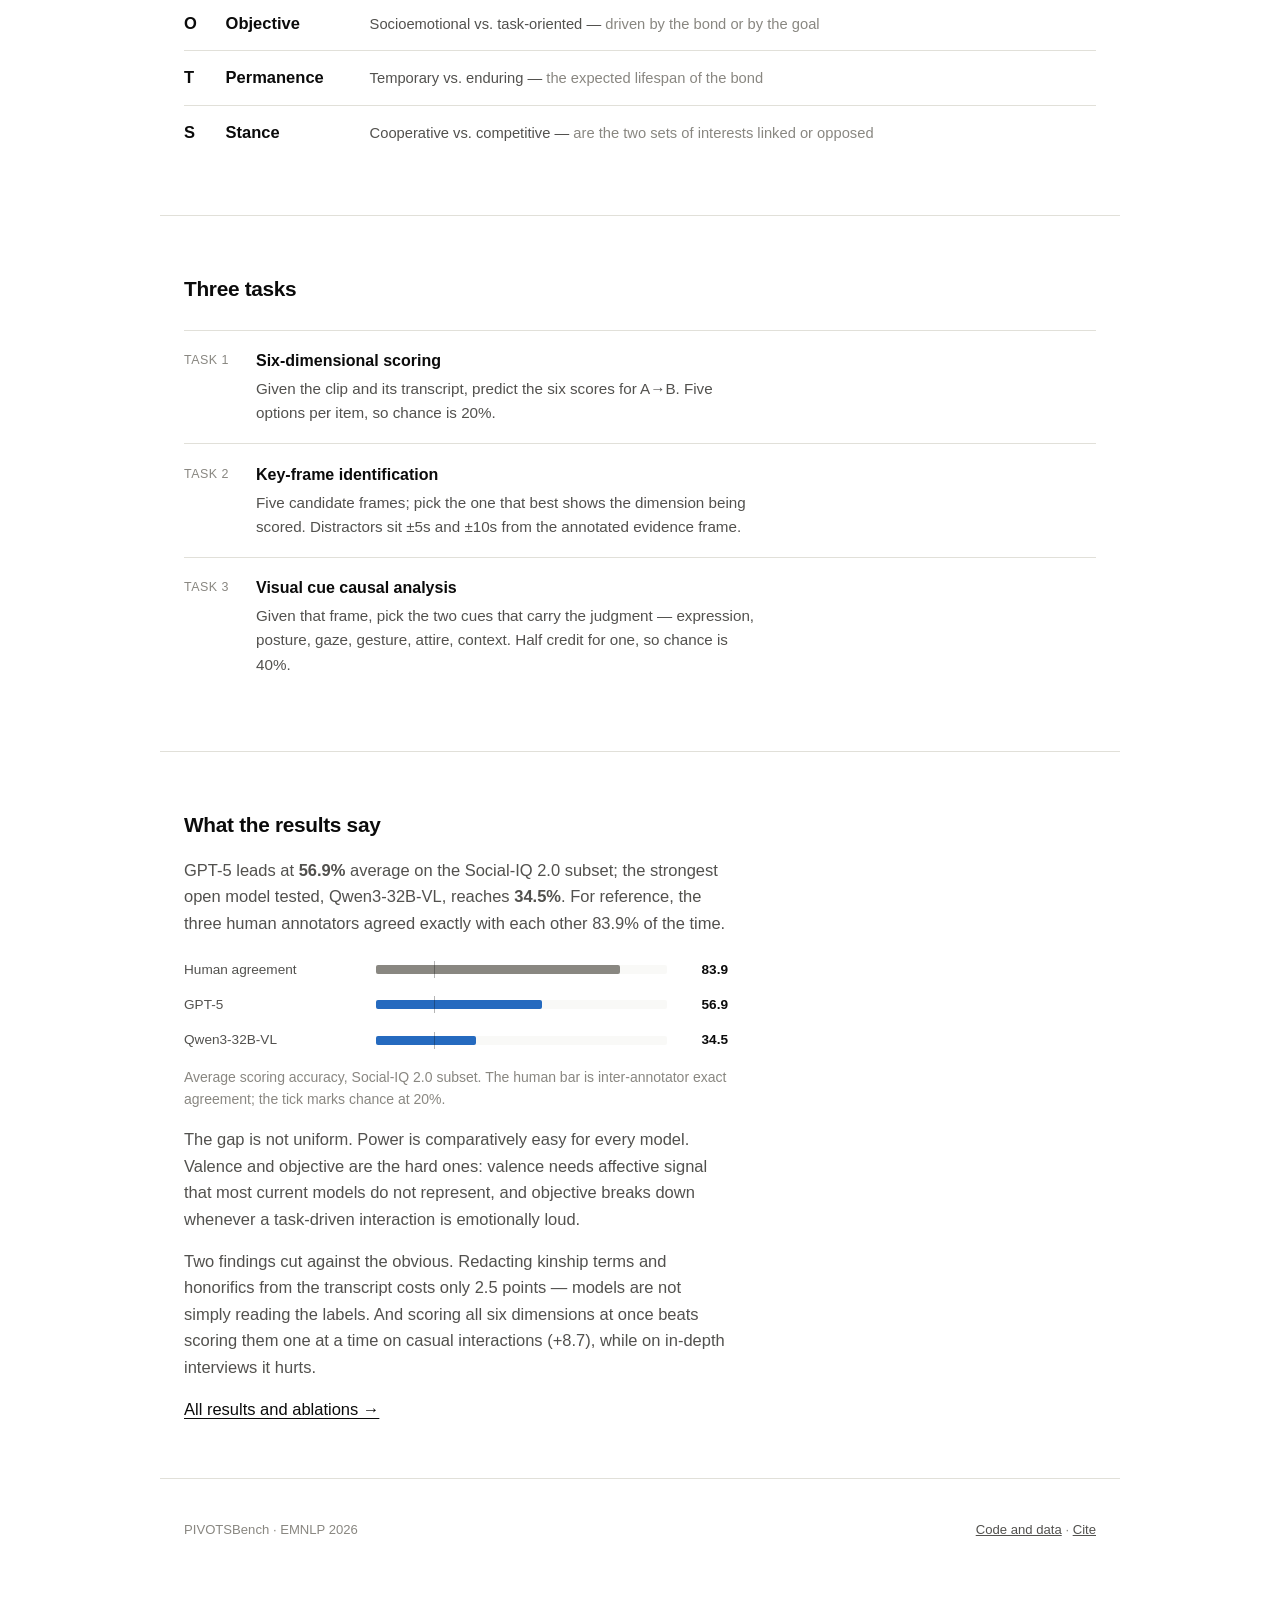
==== commit c6b838ad: "Mark co-first authors" ====
--- a/docs/index.html
+++ b/docs/index.html
@@ -23,9 +23,9 @@
   <p class="eyebrow">EMNLP 2026 &middot; Main Conference</p>
   <h1>Fine-grained interpersonal relationship reasoning in multimodal LLMs</h1>
   <div class="byline">
-    Shuxiang Zhang<sup>1</sup> &middot; Yiting Yin<sup>2</sup> &middot; Wenxuan Song<sup>3</sup> &middot; Yuhang Wu<sup>3&dagger;</sup> &middot; Miao Liu<sup>3*</sup>
+    Shuxiang Zhang<sup>1*</sup> &middot; Yiting Yin<sup>2*</sup> &middot; Wenxuan Song<sup>3</sup> &middot; Yuhang Wu<sup>3&dagger;</sup> &middot; Miao Liu<sup>3&Dagger;</sup>
     <div class="affil"><sup>1</sup>Sun Yat-sen University &nbsp; <sup>2</sup>University of Michigan &nbsp; <sup>3</sup>Tsinghua University</div>
-    <div class="affil"><sup>&dagger;</sup>Project lead &nbsp; <sup>*</sup>Corresponding author</div>
+    <div class="affil"><sup>*</sup>Equal contribution &nbsp; <sup>&dagger;</sup>Project lead &nbsp; <sup>&Dagger;</sup>Corresponding author</div>
   </div>
   <div class="actions">
     <a href="#" aria-disabled="true">Paper</a>
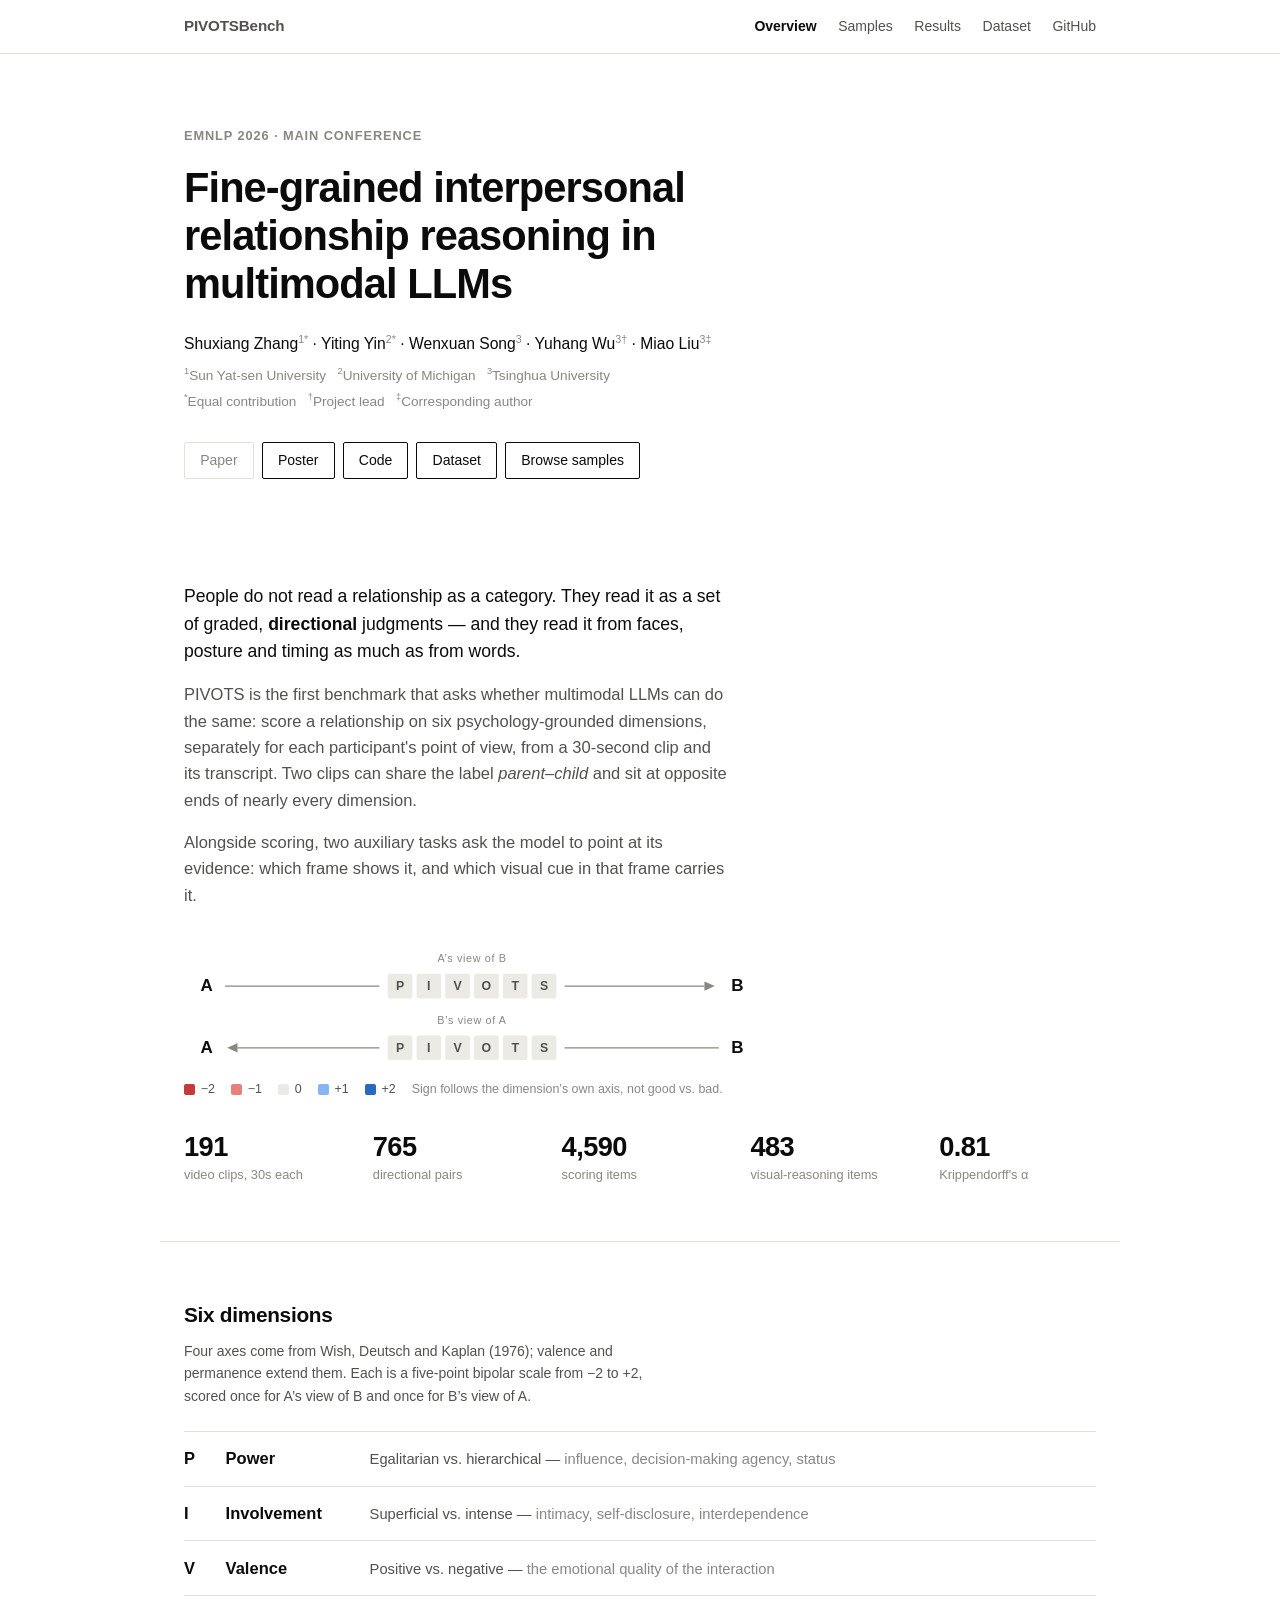
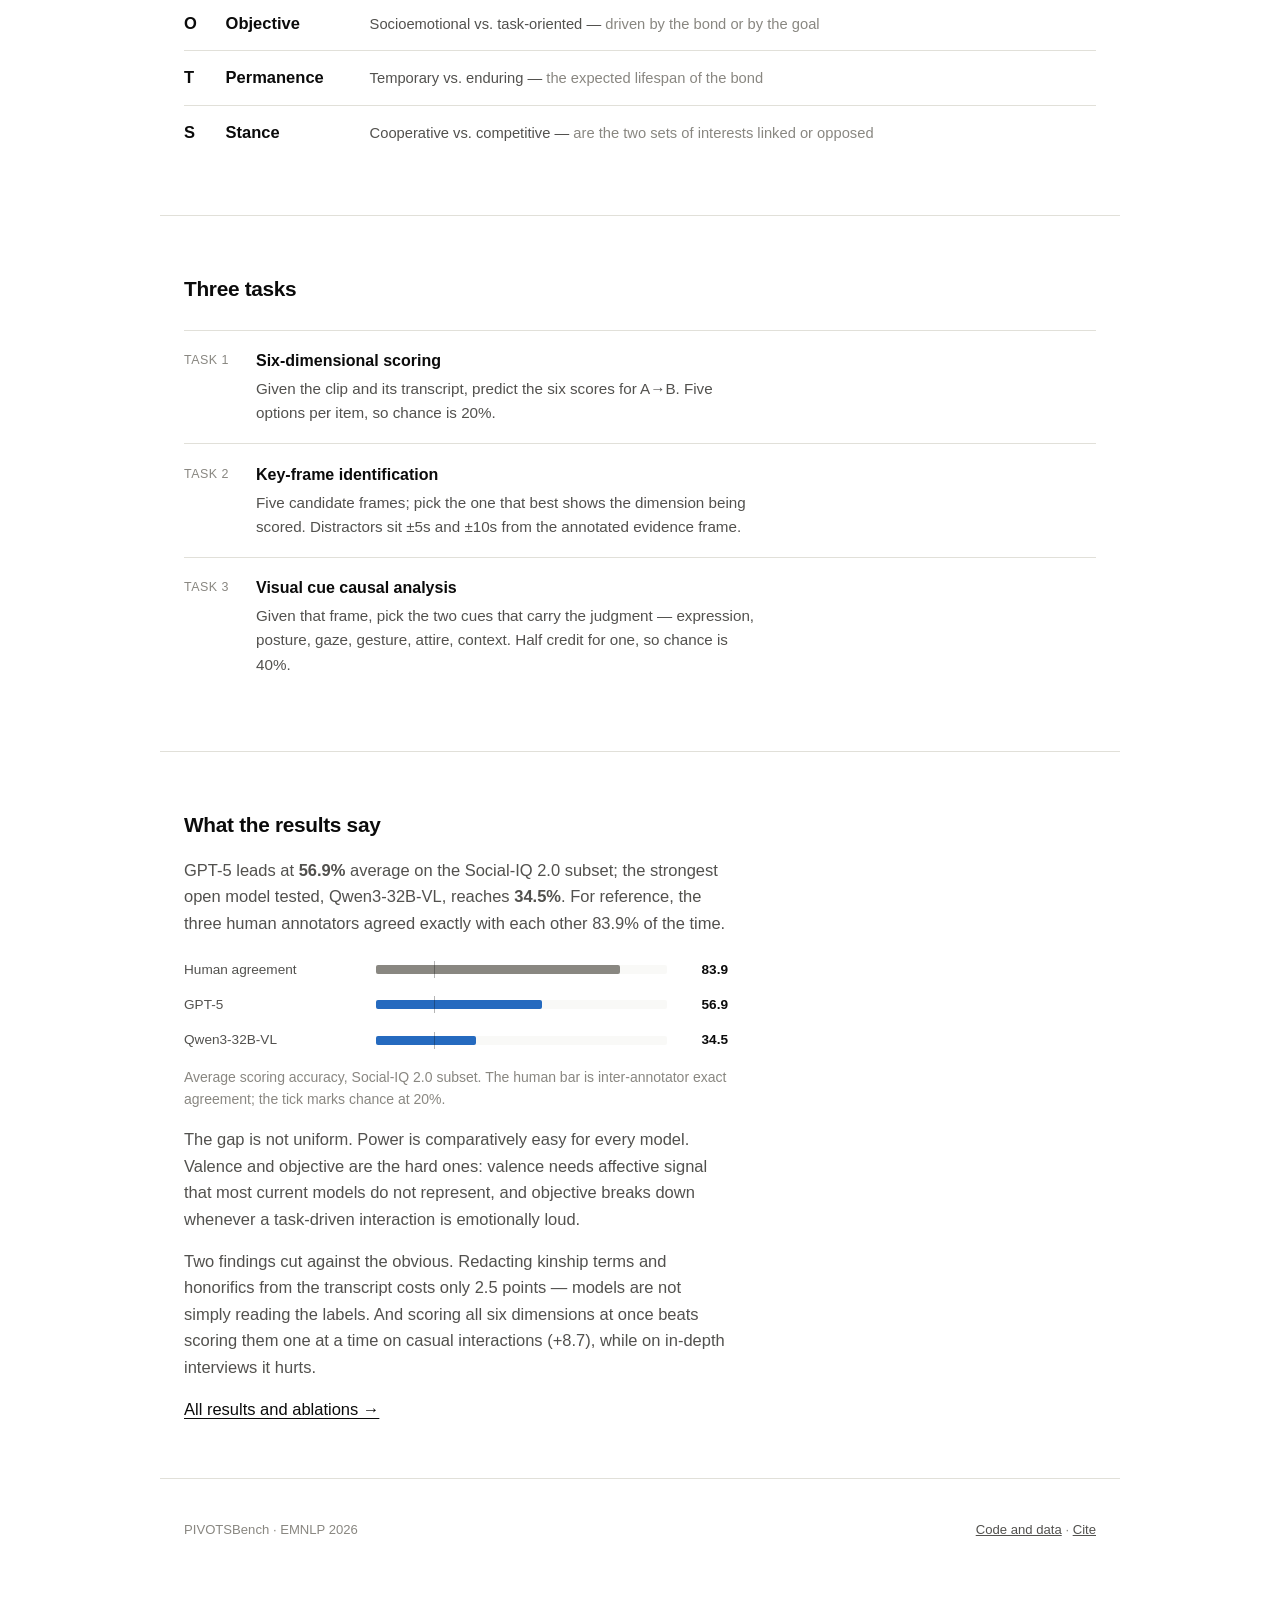
==== commit 3b415948: "Add EMNLP 2026 poster" ====
--- a/docs/index.html
+++ b/docs/index.html
@@ -29,6 +29,7 @@
   </div>
   <div class="actions">
     <a href="#" aria-disabled="true">Paper</a>
+    <a href="./assets/poster.pdf">Poster</a>
     <a href="https://github.com/ciossayin/pivots-bench">Code</a>
     <a href="./dataset.html">Dataset</a>
     <a href="./data.html">Browse samples</a>
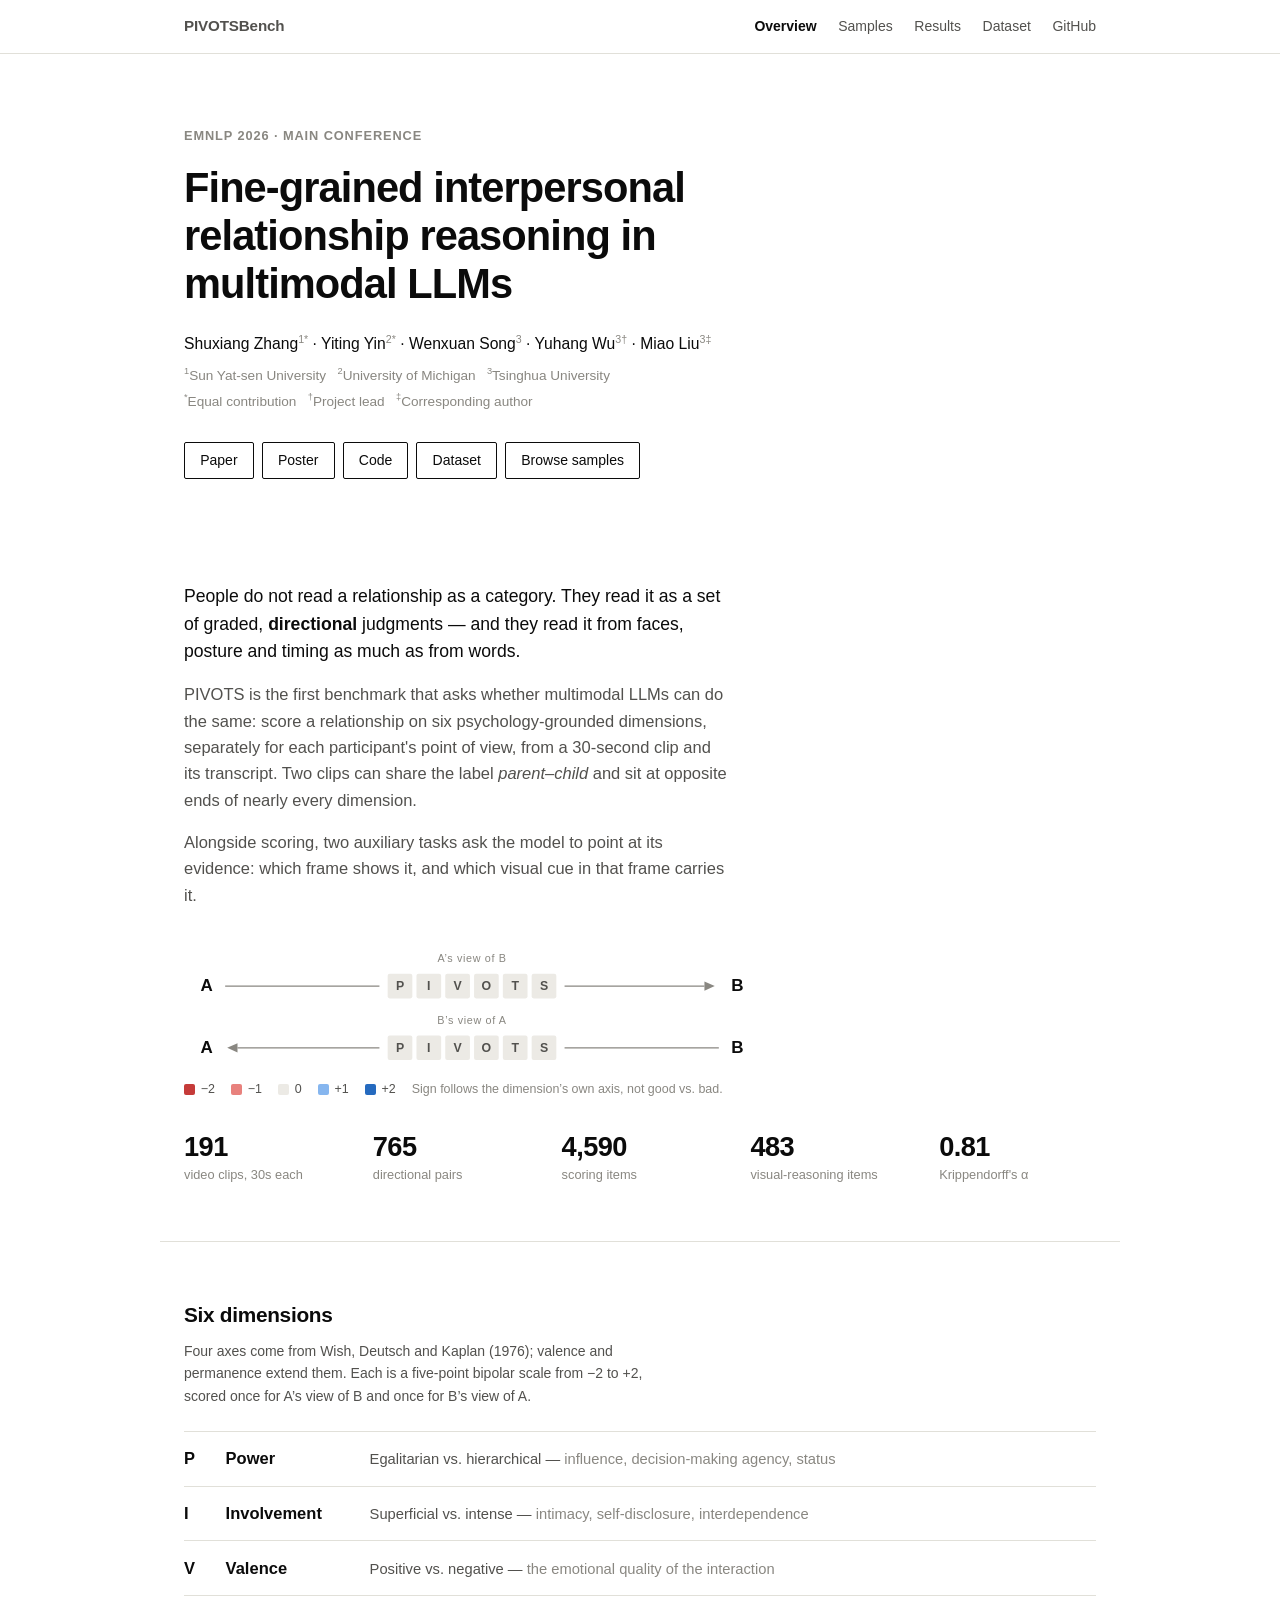
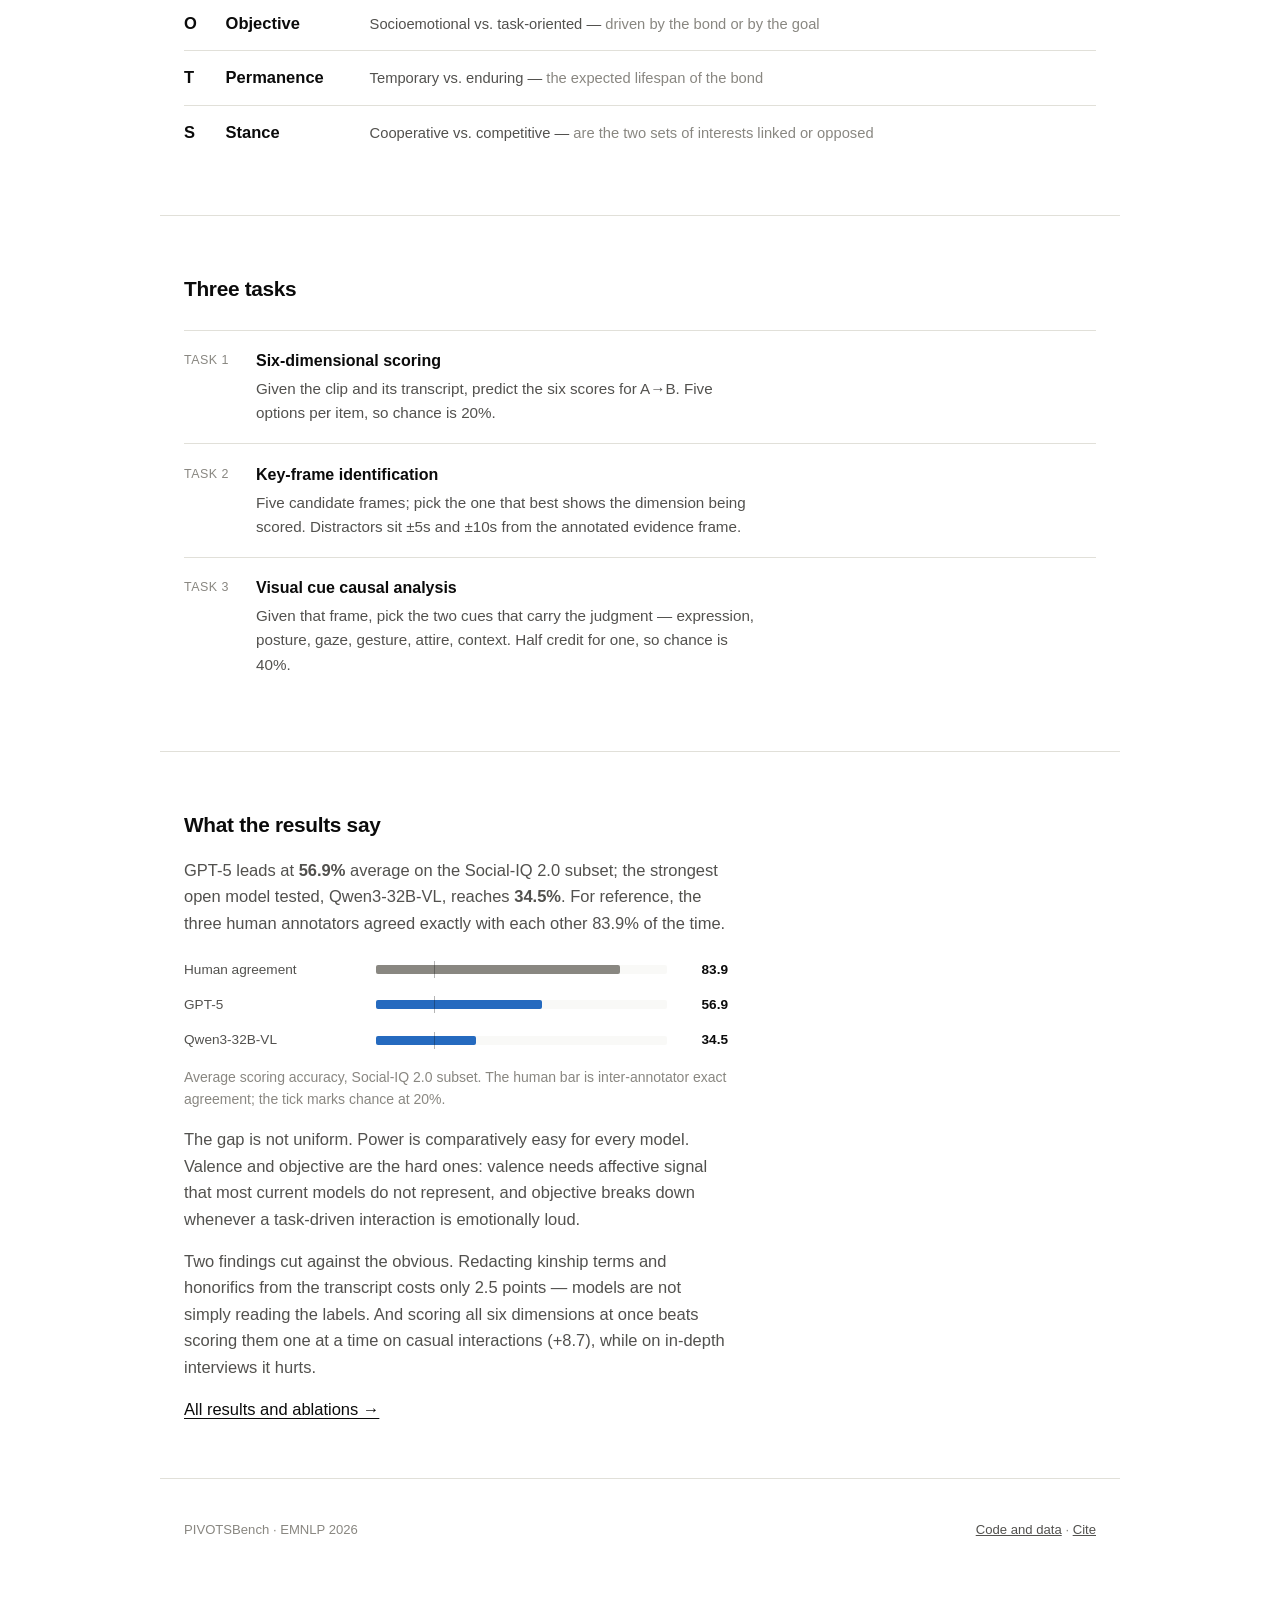
==== commit 834924c9: "Link camera-ready PDF from the Paper button" ====
--- a/docs/index.html
+++ b/docs/index.html
@@ -28,7 +28,7 @@
     <div class="affil"><sup>*</sup>Equal contribution &nbsp; <sup>&dagger;</sup>Project lead &nbsp; <sup>&Dagger;</sup>Corresponding author</div>
   </div>
   <div class="actions">
-    <a href="#" aria-disabled="true">Paper</a>
+    <a href="./assets/paper.pdf">Paper</a>
     <a href="./assets/poster.pdf">Poster</a>
     <a href="https://github.com/ciossayin/pivots-bench">Code</a>
     <a href="./dataset.html">Dataset</a>
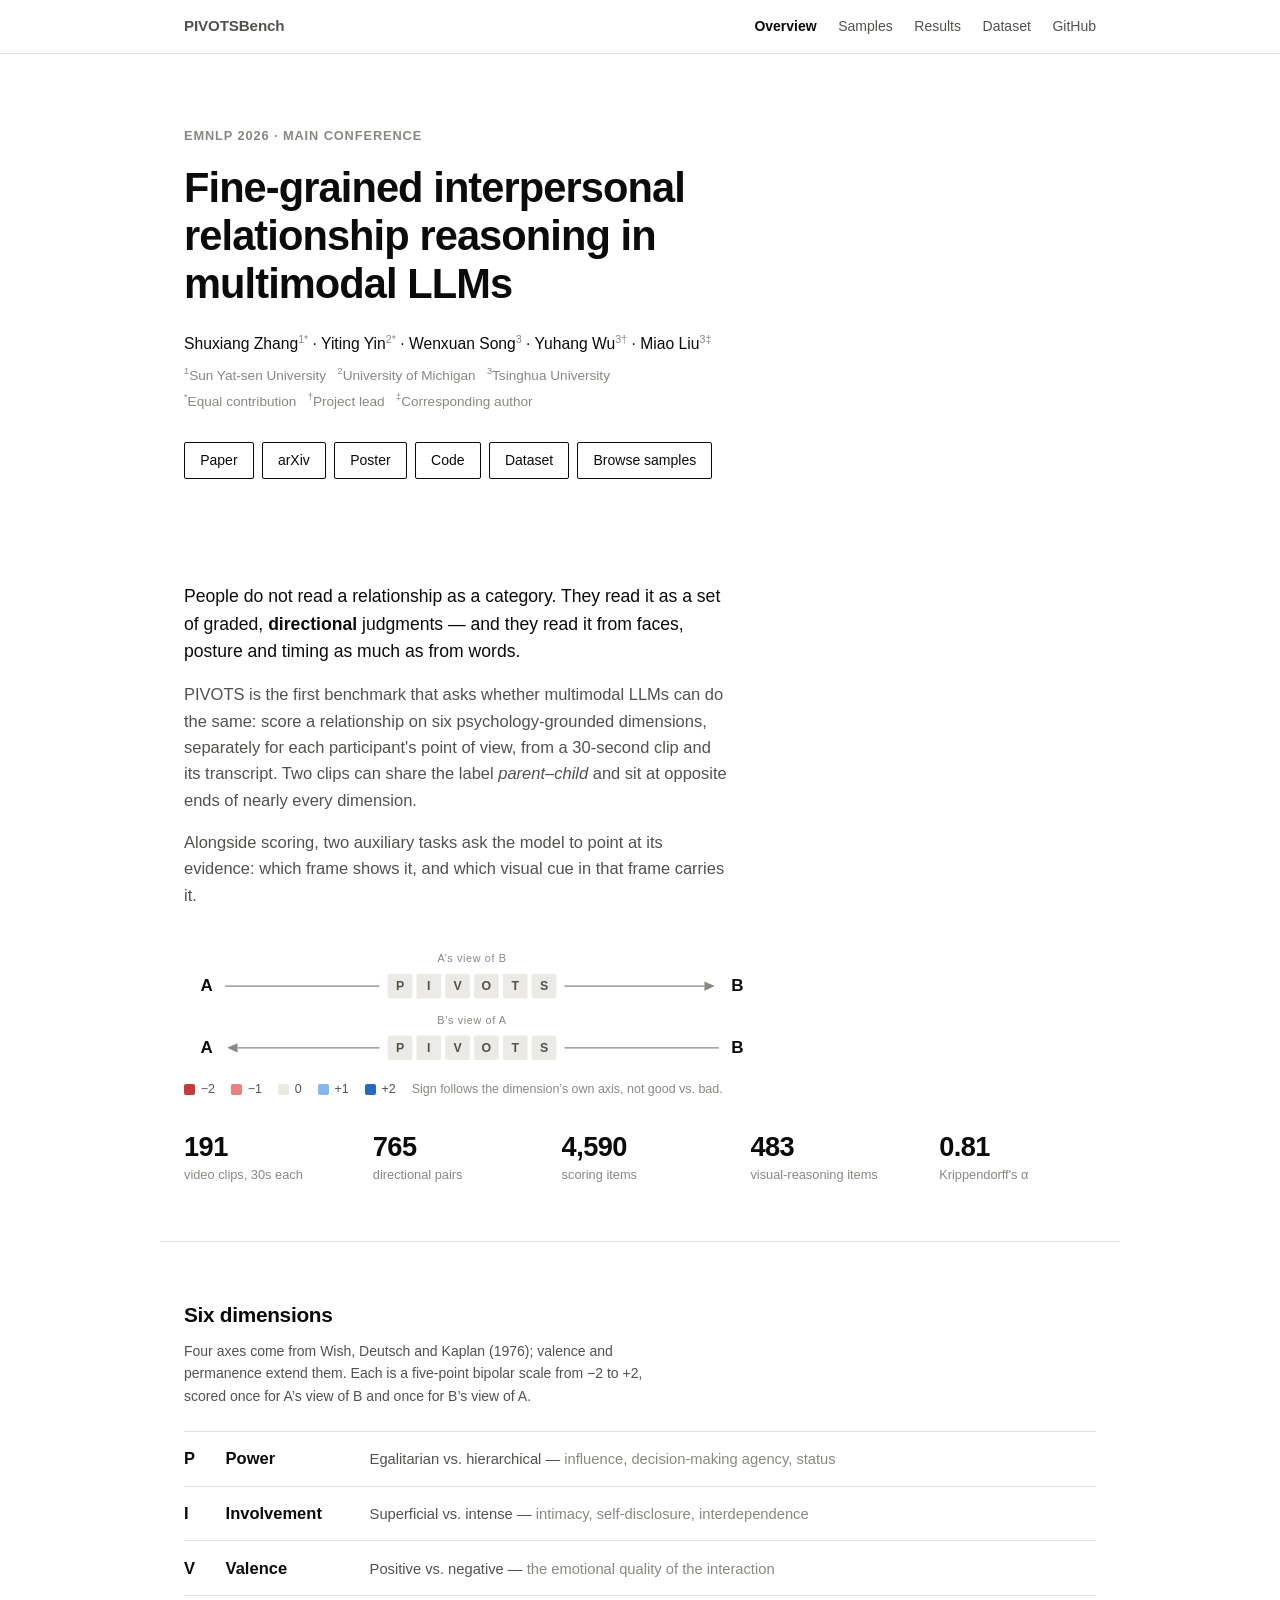
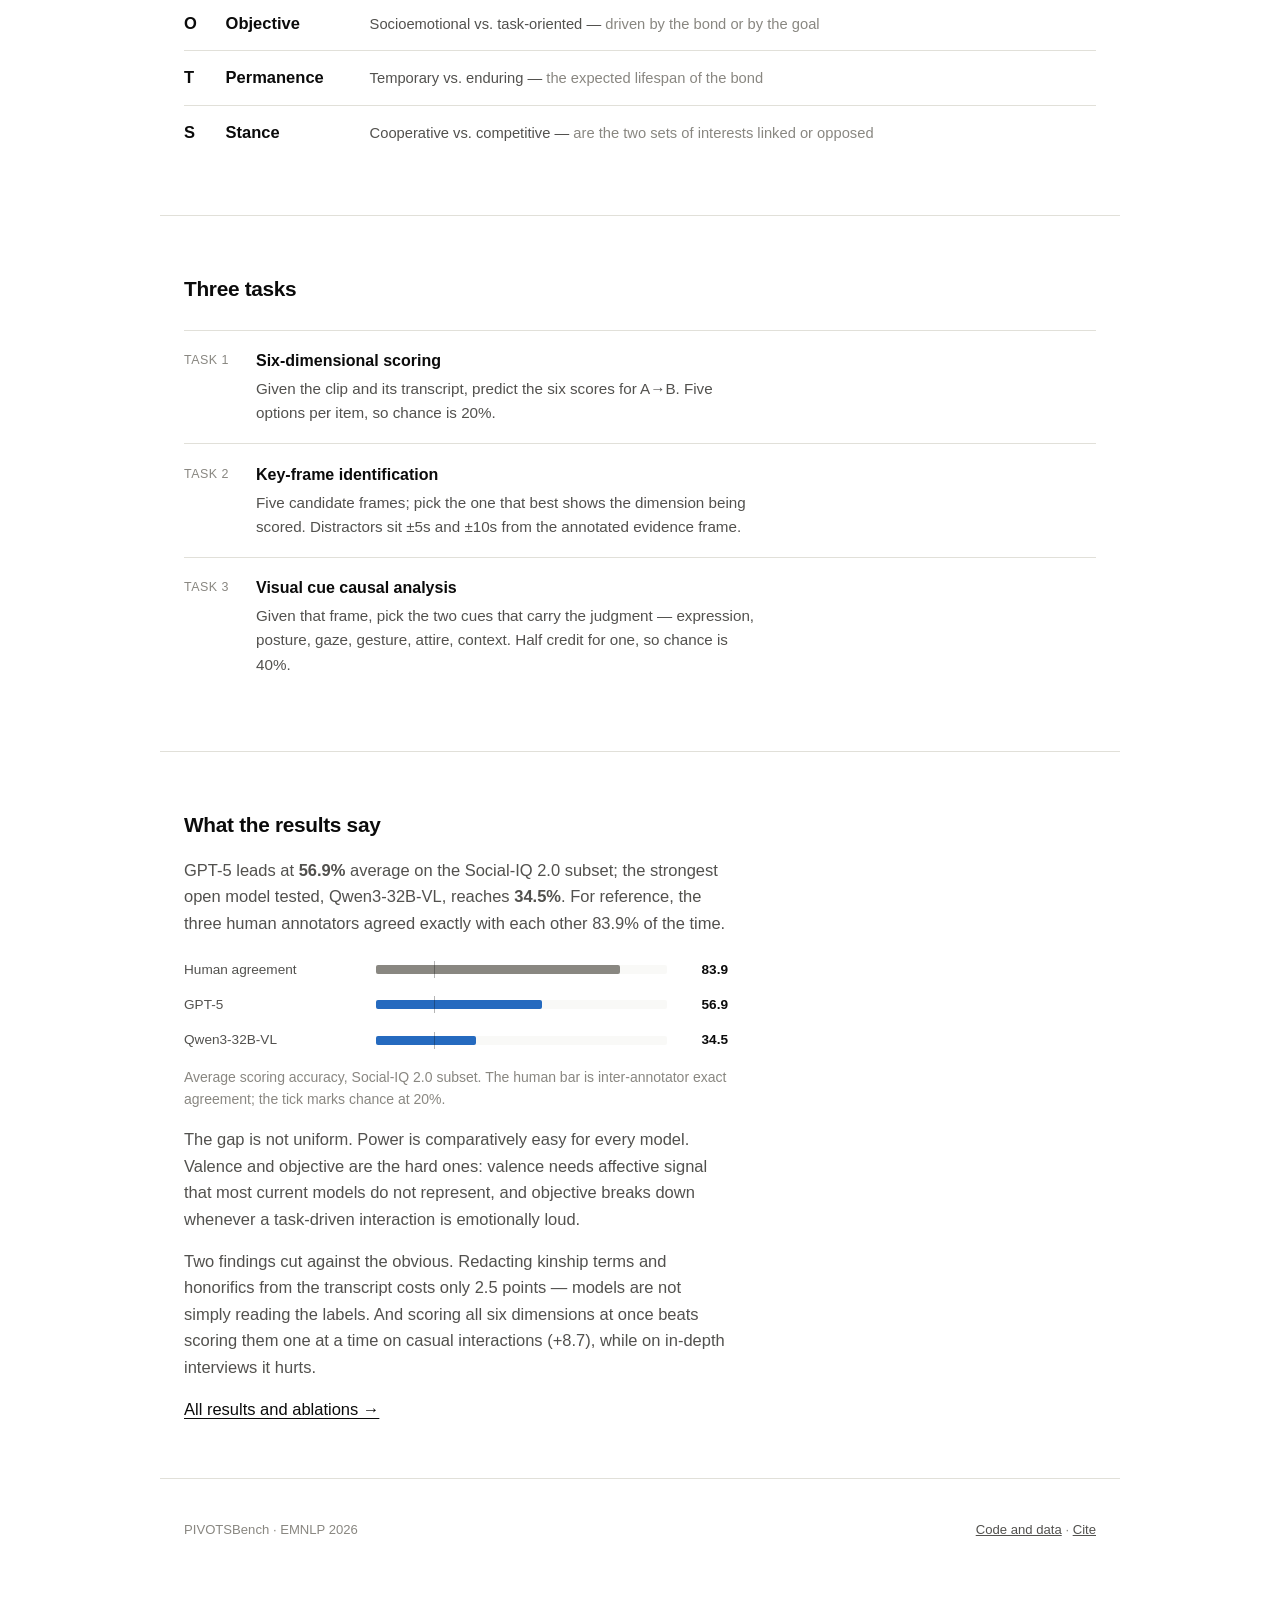
==== commit 25bc1664: "Add arXiv link and eprint to citations" ====
--- a/docs/index.html
+++ b/docs/index.html
@@ -29,6 +29,7 @@
   </div>
   <div class="actions">
     <a href="./assets/paper.pdf">Paper</a>
+    <a href="https://arxiv.org/abs/2606.23092">arXiv</a>
     <a href="./assets/poster.pdf">Poster</a>
     <a href="https://github.com/ciossayin/pivots-bench">Code</a>
     <a href="./dataset.html">Dataset</a>
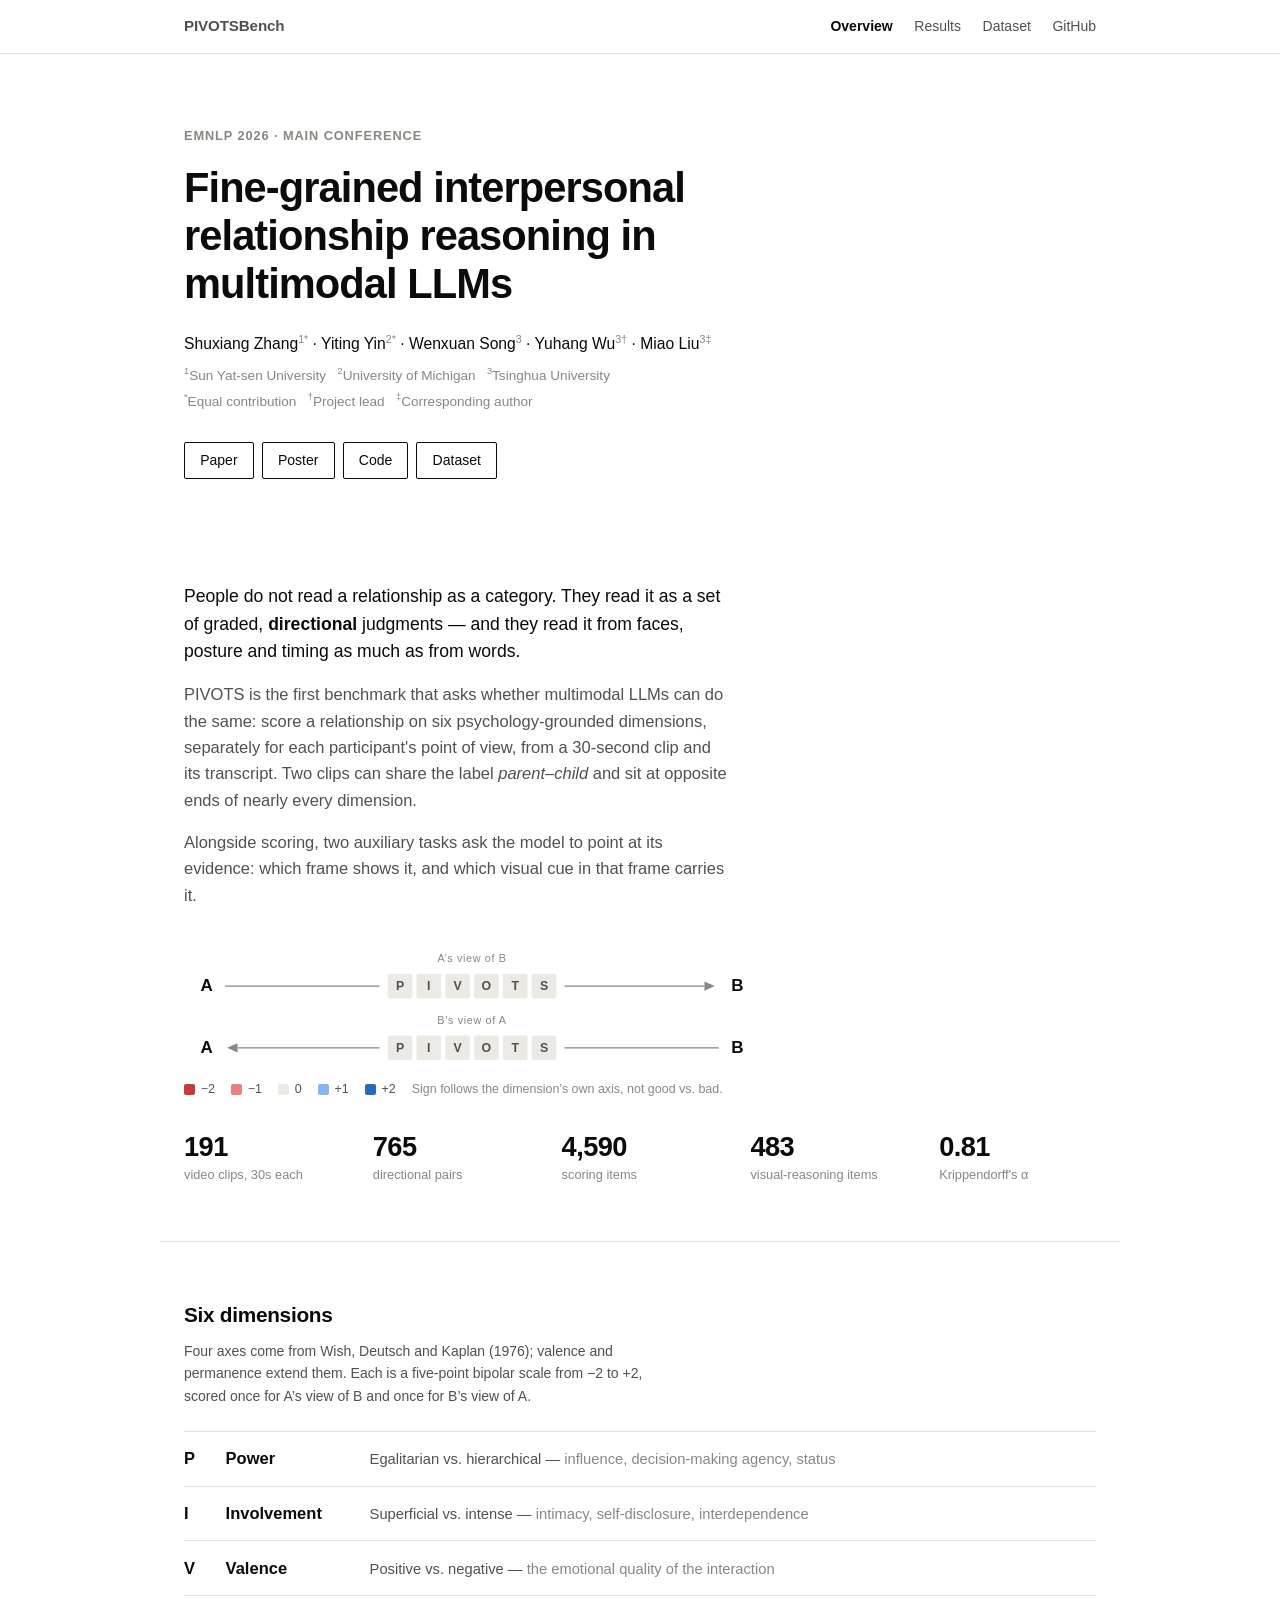
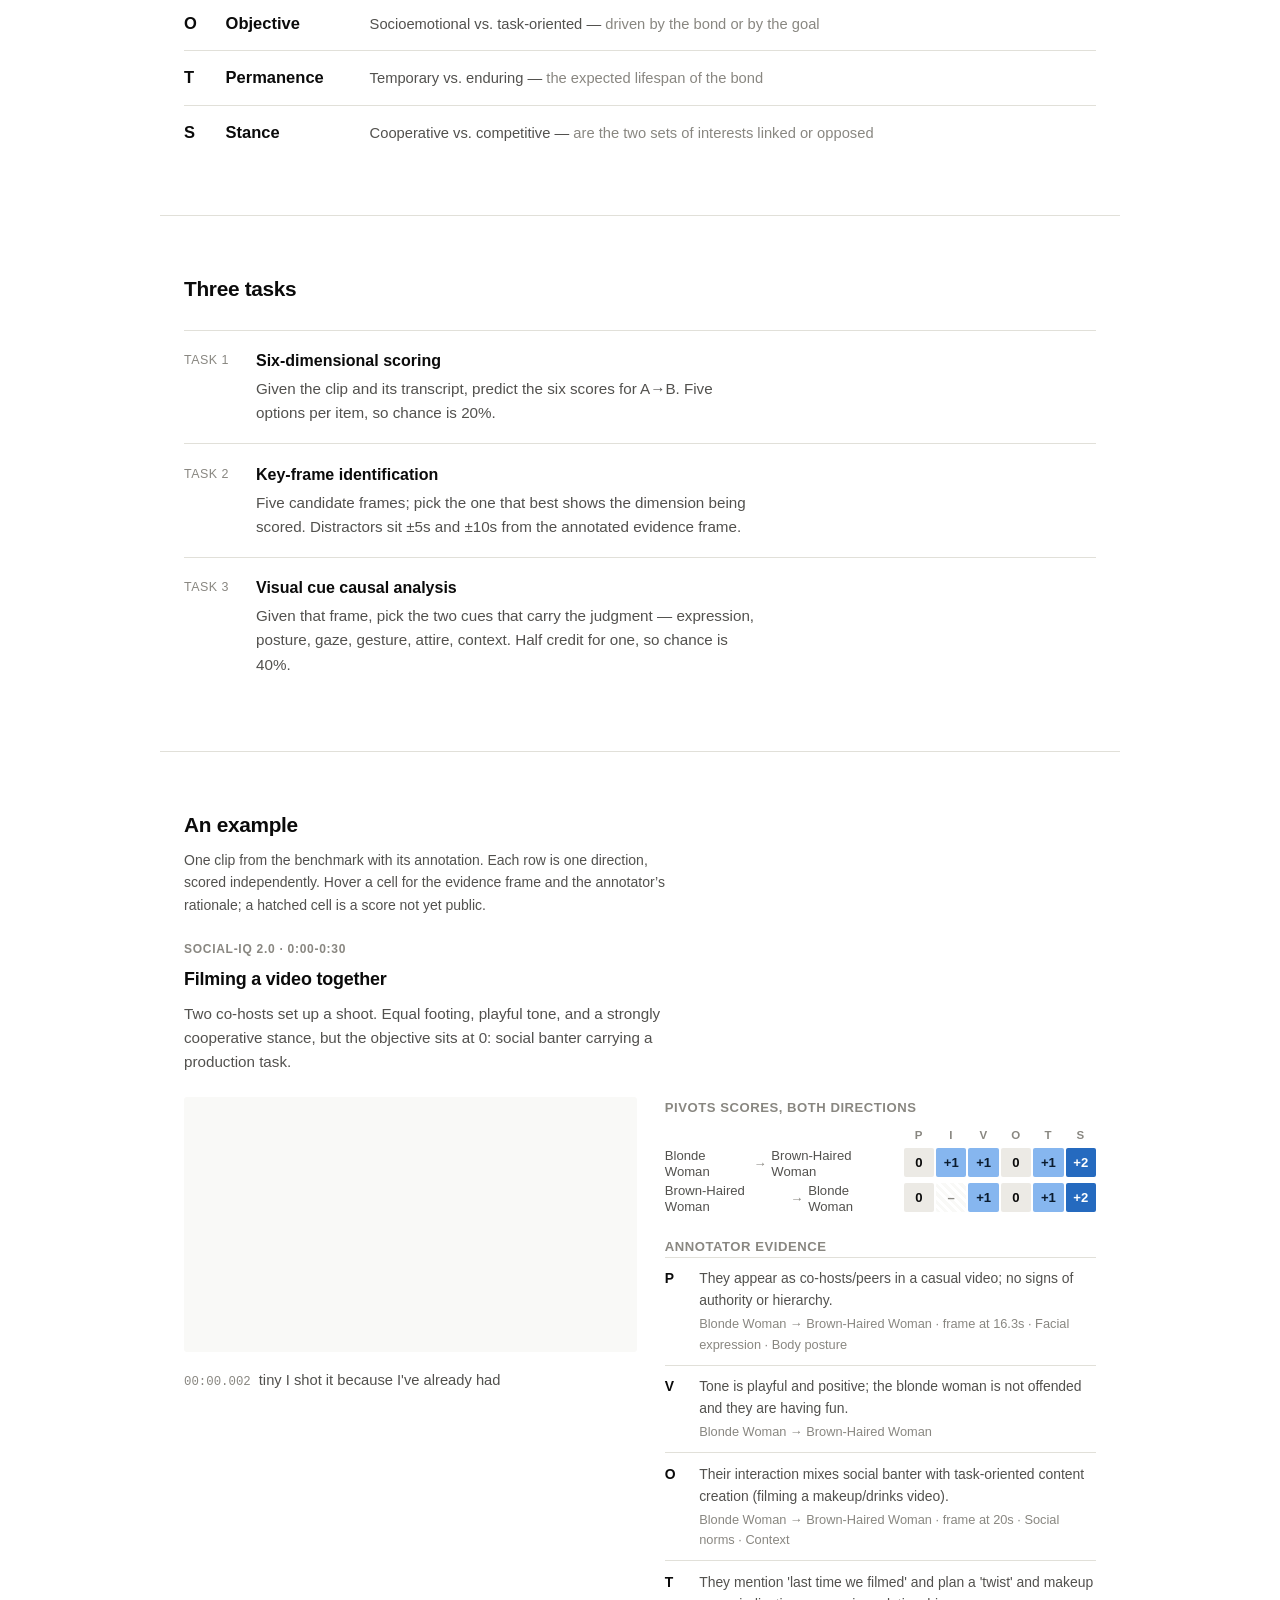
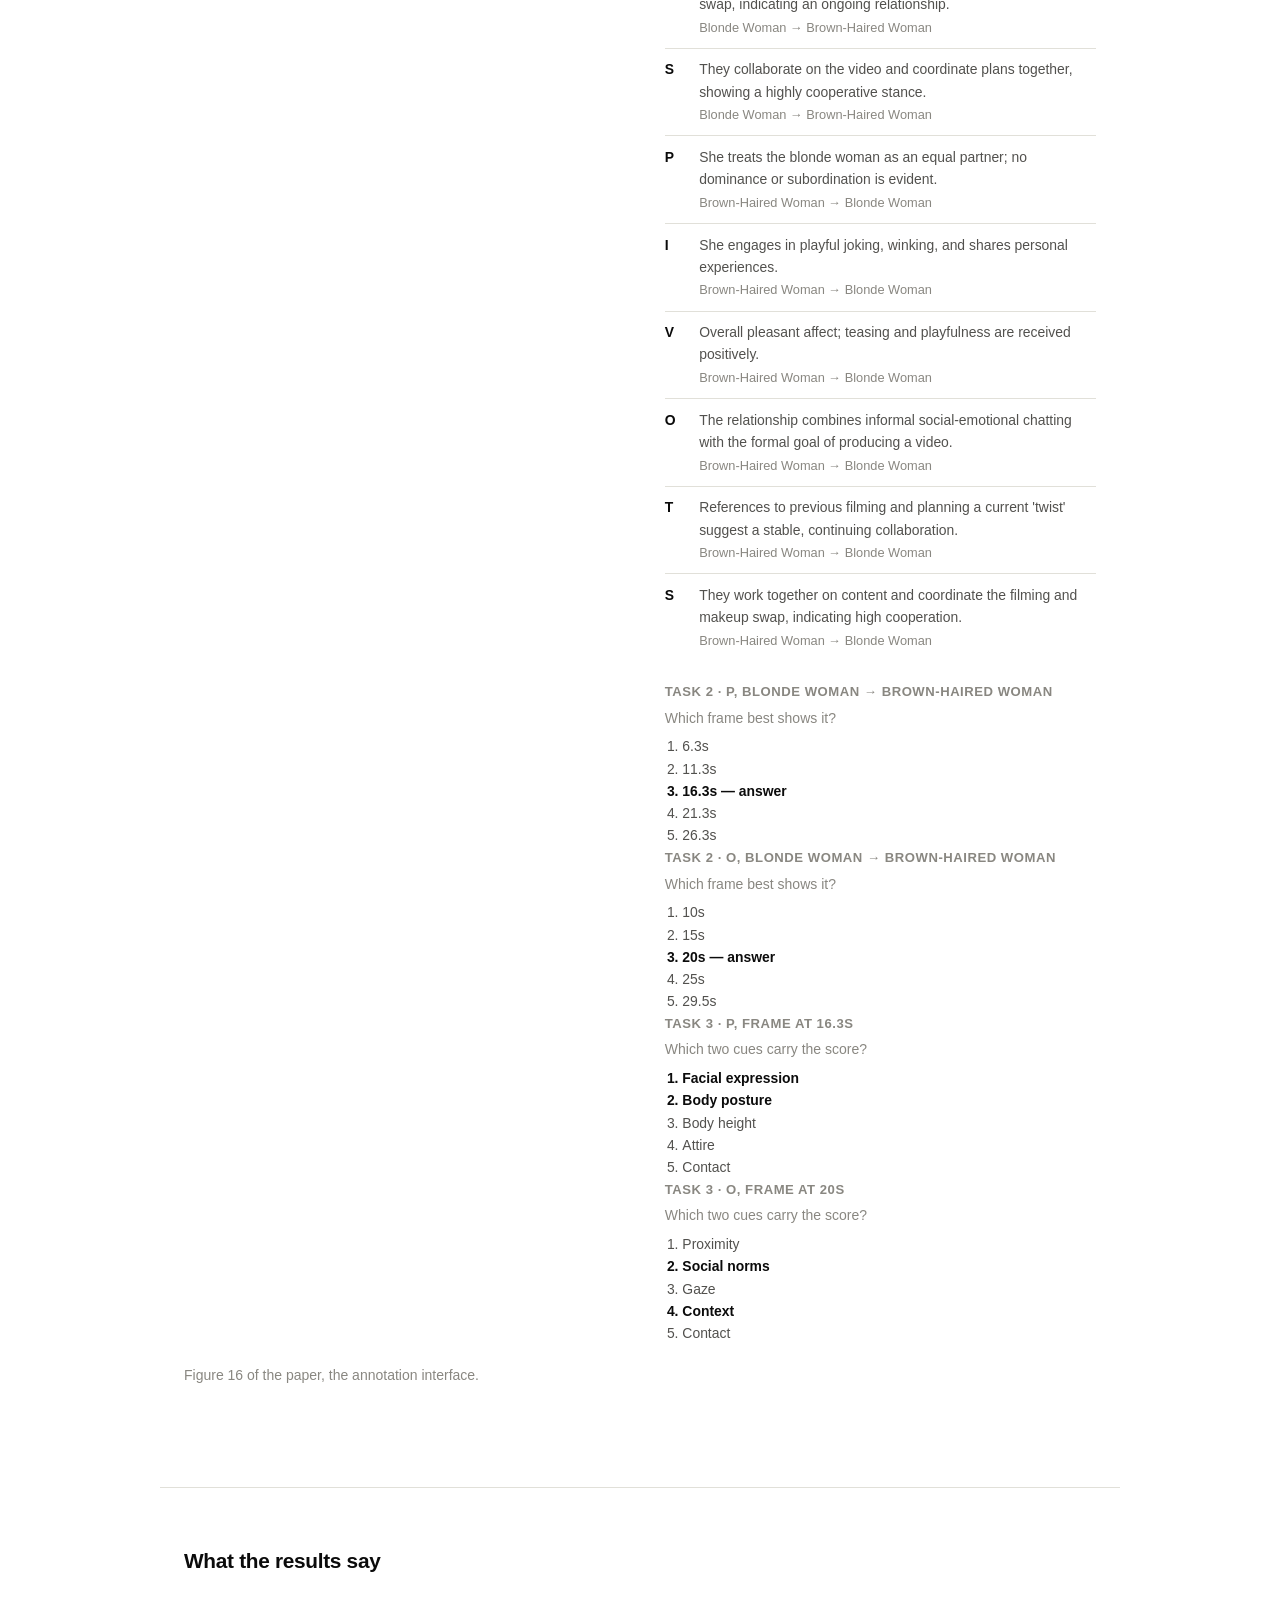
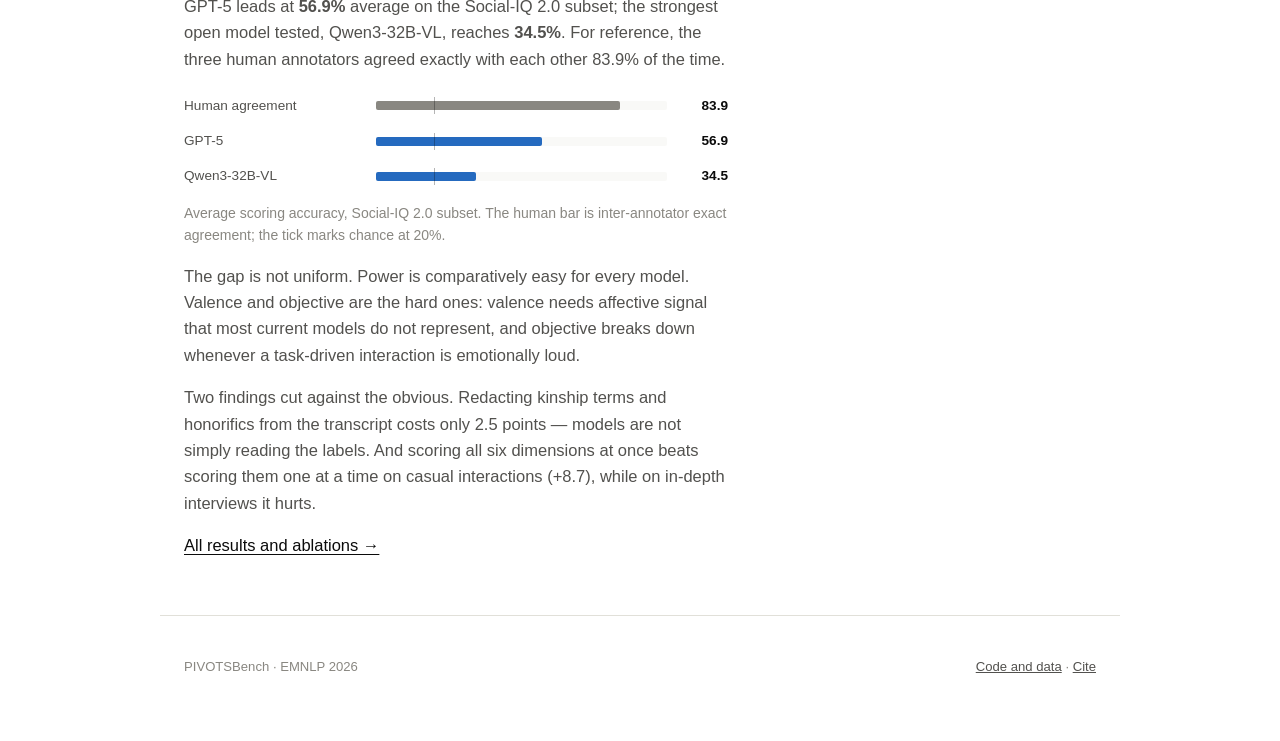
==== commit 6e3a66c8: "Single Paper link to arXiv; fold the video example into the homepage" ====
--- a/docs/index.html
+++ b/docs/index.html
@@ -13,7 +13,6 @@
       <a class="mark" href="./">PIVOTSBench</a>
       <ul>
         <li><a href="./" aria-current="page">Overview</a></li>
-        <li><a href="./data.html" >Samples</a></li>
         <li><a href="./leaderboard.html" >Results</a></li>
         <li><a href="./dataset.html" >Dataset</a></li>
         <li><a href="https://github.com/ciossayin/pivots-bench">GitHub</a></li>
@@ -28,12 +27,10 @@
     <div class="affil"><sup>*</sup>Equal contribution &nbsp; <sup>&dagger;</sup>Project lead &nbsp; <sup>&Dagger;</sup>Corresponding author</div>
   </div>
   <div class="actions">
-    <a href="./assets/paper.pdf">Paper</a>
-    <a href="https://arxiv.org/abs/2606.23092">arXiv</a>
+    <a href="https://arxiv.org/abs/2606.23092">Paper</a>
     <a href="./assets/poster.pdf">Poster</a>
     <a href="https://github.com/ciossayin/pivots-bench">Code</a>
     <a href="./dataset.html">Dataset</a>
-    <a href="./data.html">Browse samples</a>
   </div>
 </header>
 
@@ -130,6 +127,14 @@
   </div>
 </section>
 
+<section class="wrap" id="example">
+  <h2>An example</h2>
+  <p class="sub small" style="margin-top:.5rem;max-width:62ch">One clip from the benchmark with its
+  annotation. Each row is one direction, scored independently. Hover a cell for the evidence frame
+  and the annotator&rsquo;s rationale; a hatched cell is a score not yet public.</p>
+  <div id="samples"></div>
+</section>
+
 <section class="wrap">
   <h2>What the results say</h2>
   <div class="narrow stack" style="margin-top:1rem">
@@ -158,5 +163,6 @@
       <div>PIVOTSBench &middot; EMNLP 2026</div>
       <div><a href="https://github.com/ciossayin/pivots-bench">Code and data</a> &middot; <a href="./dataset.html#cite">Cite</a></div>
     </footer>
+<script src="./assets/samples.js"></script>
 </body>
 </html>
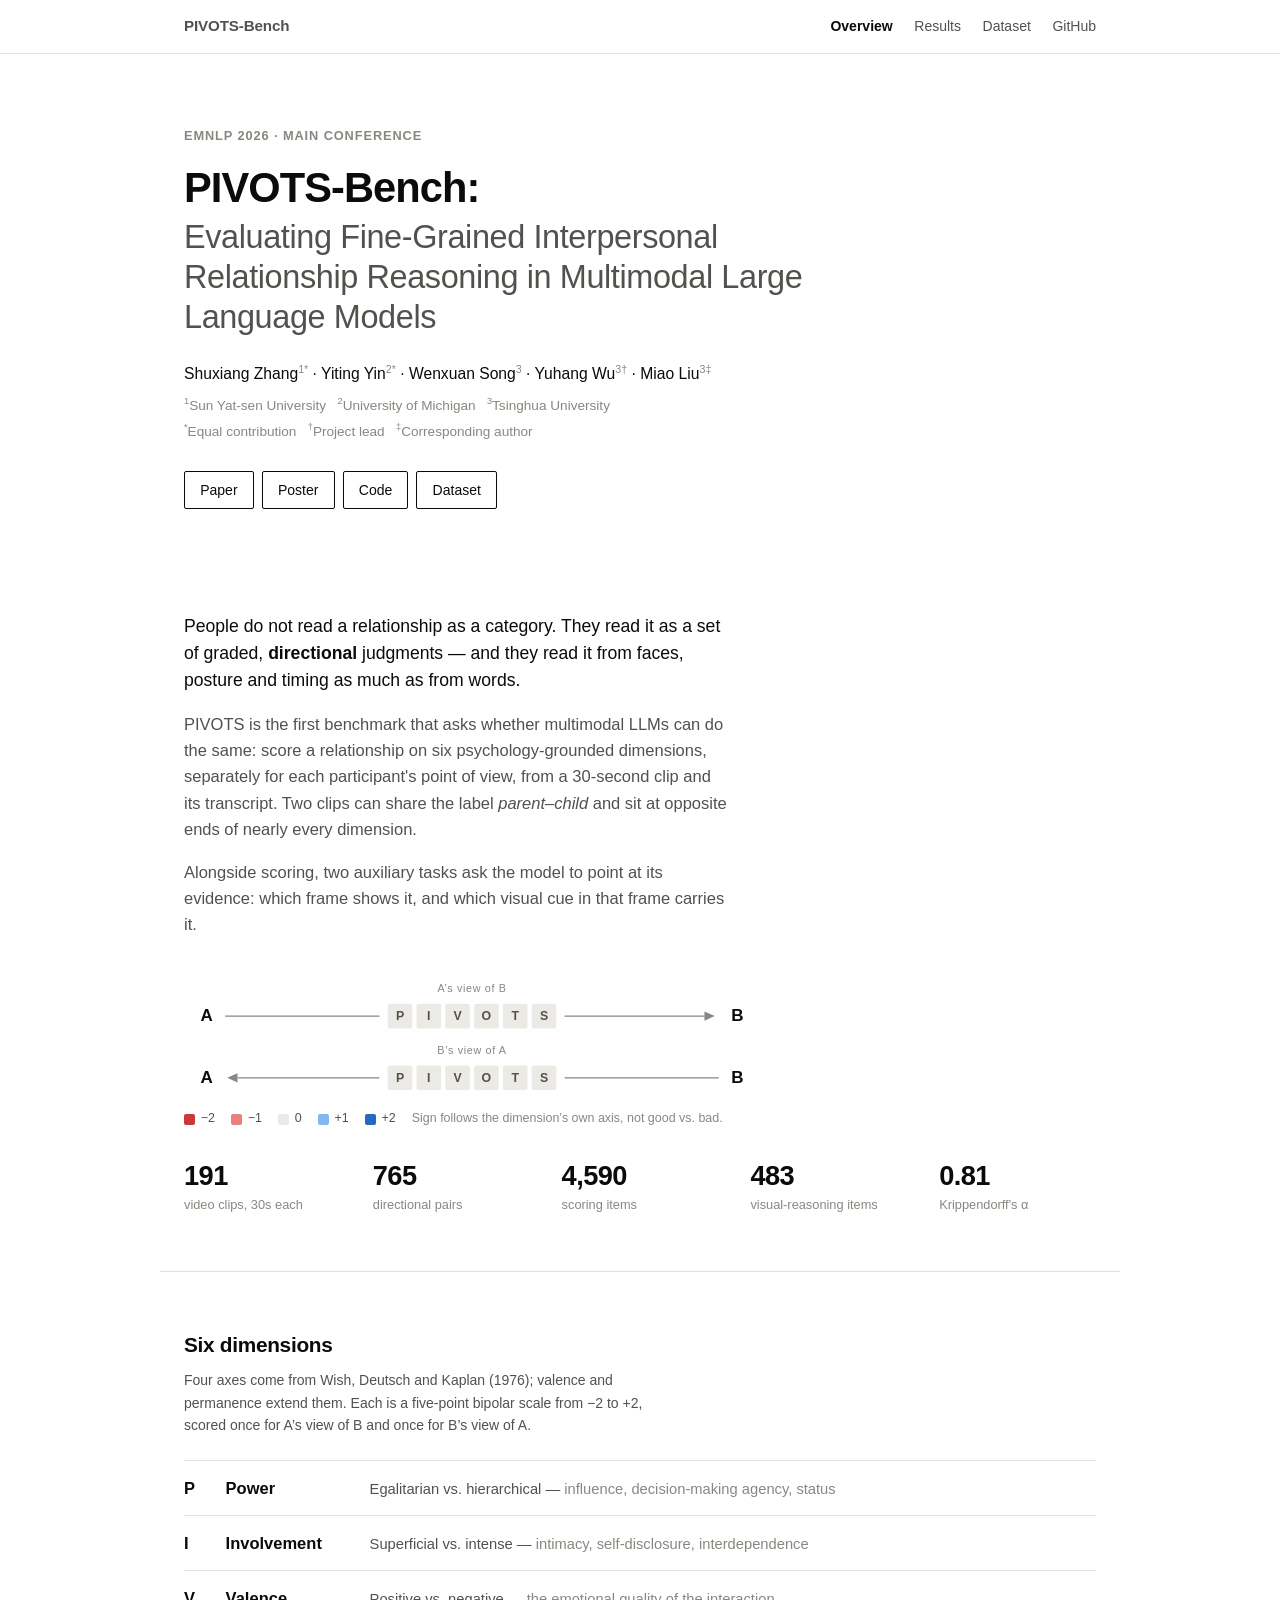
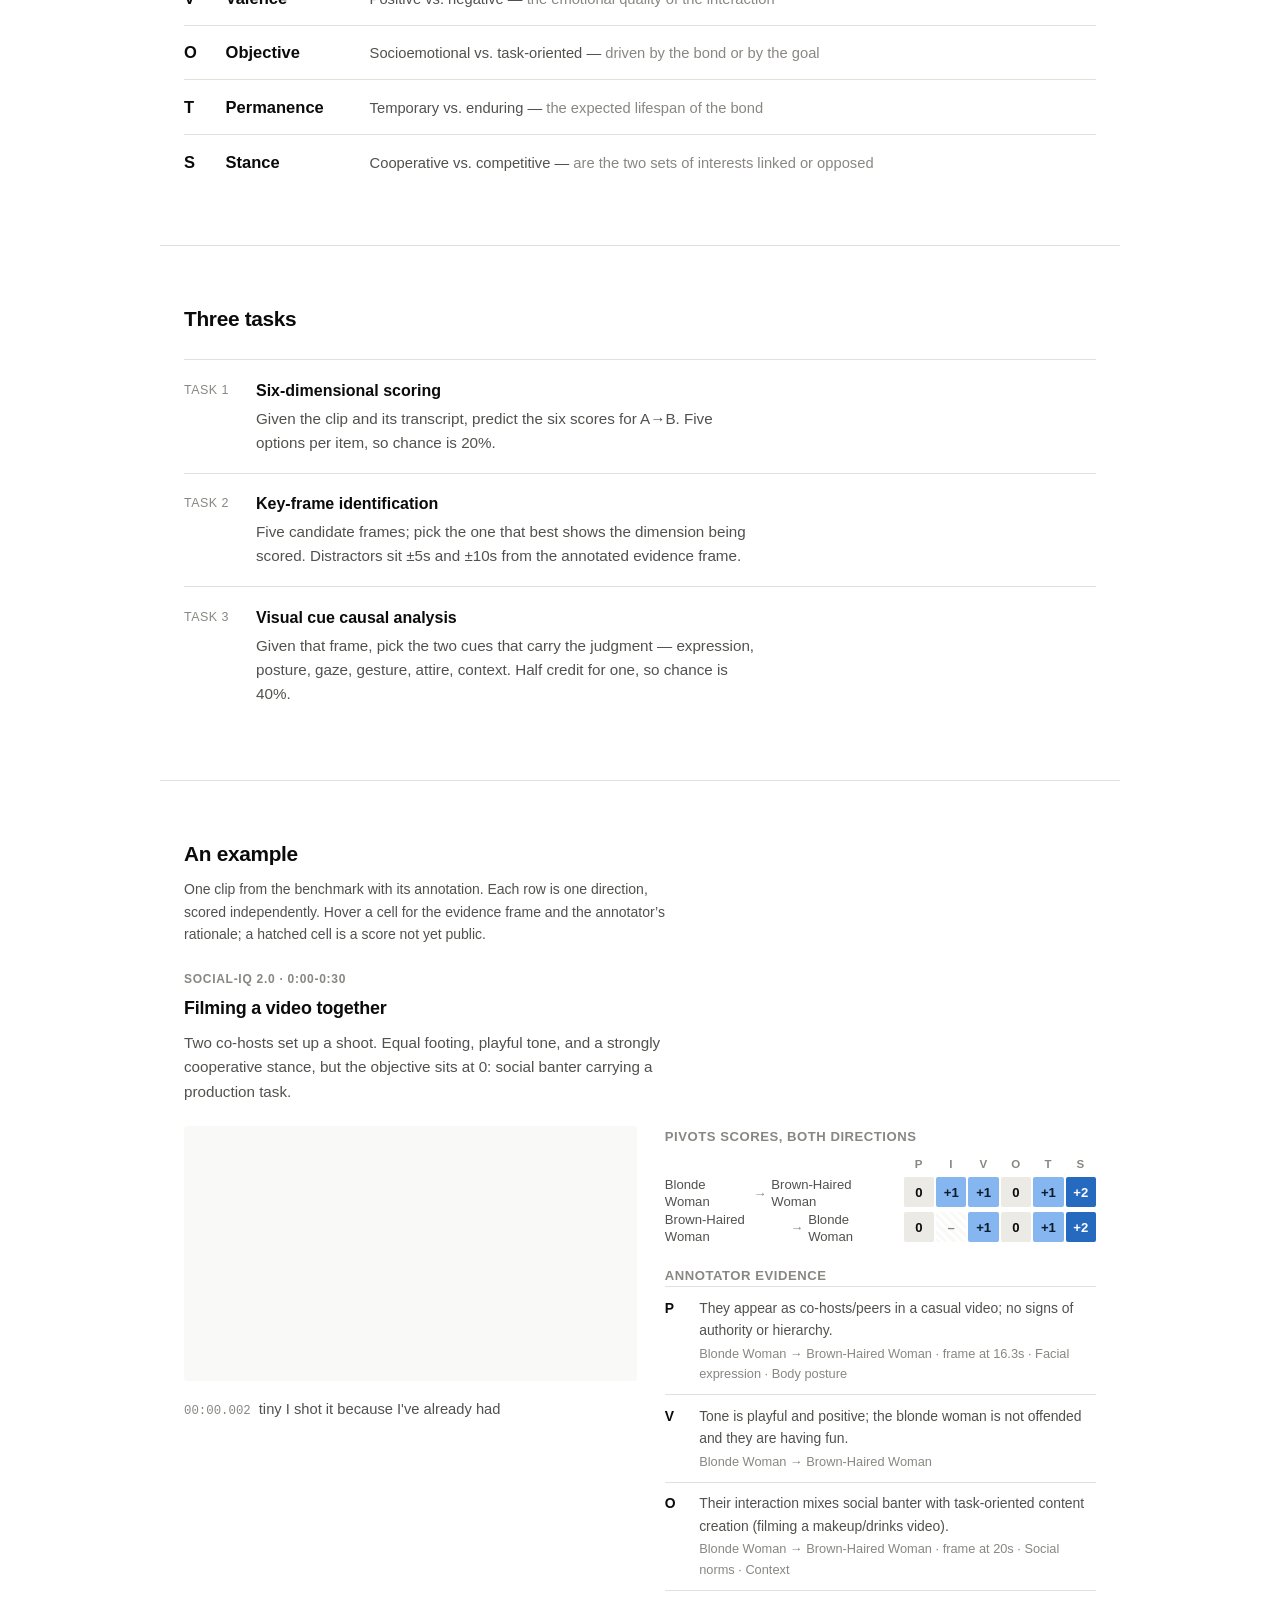
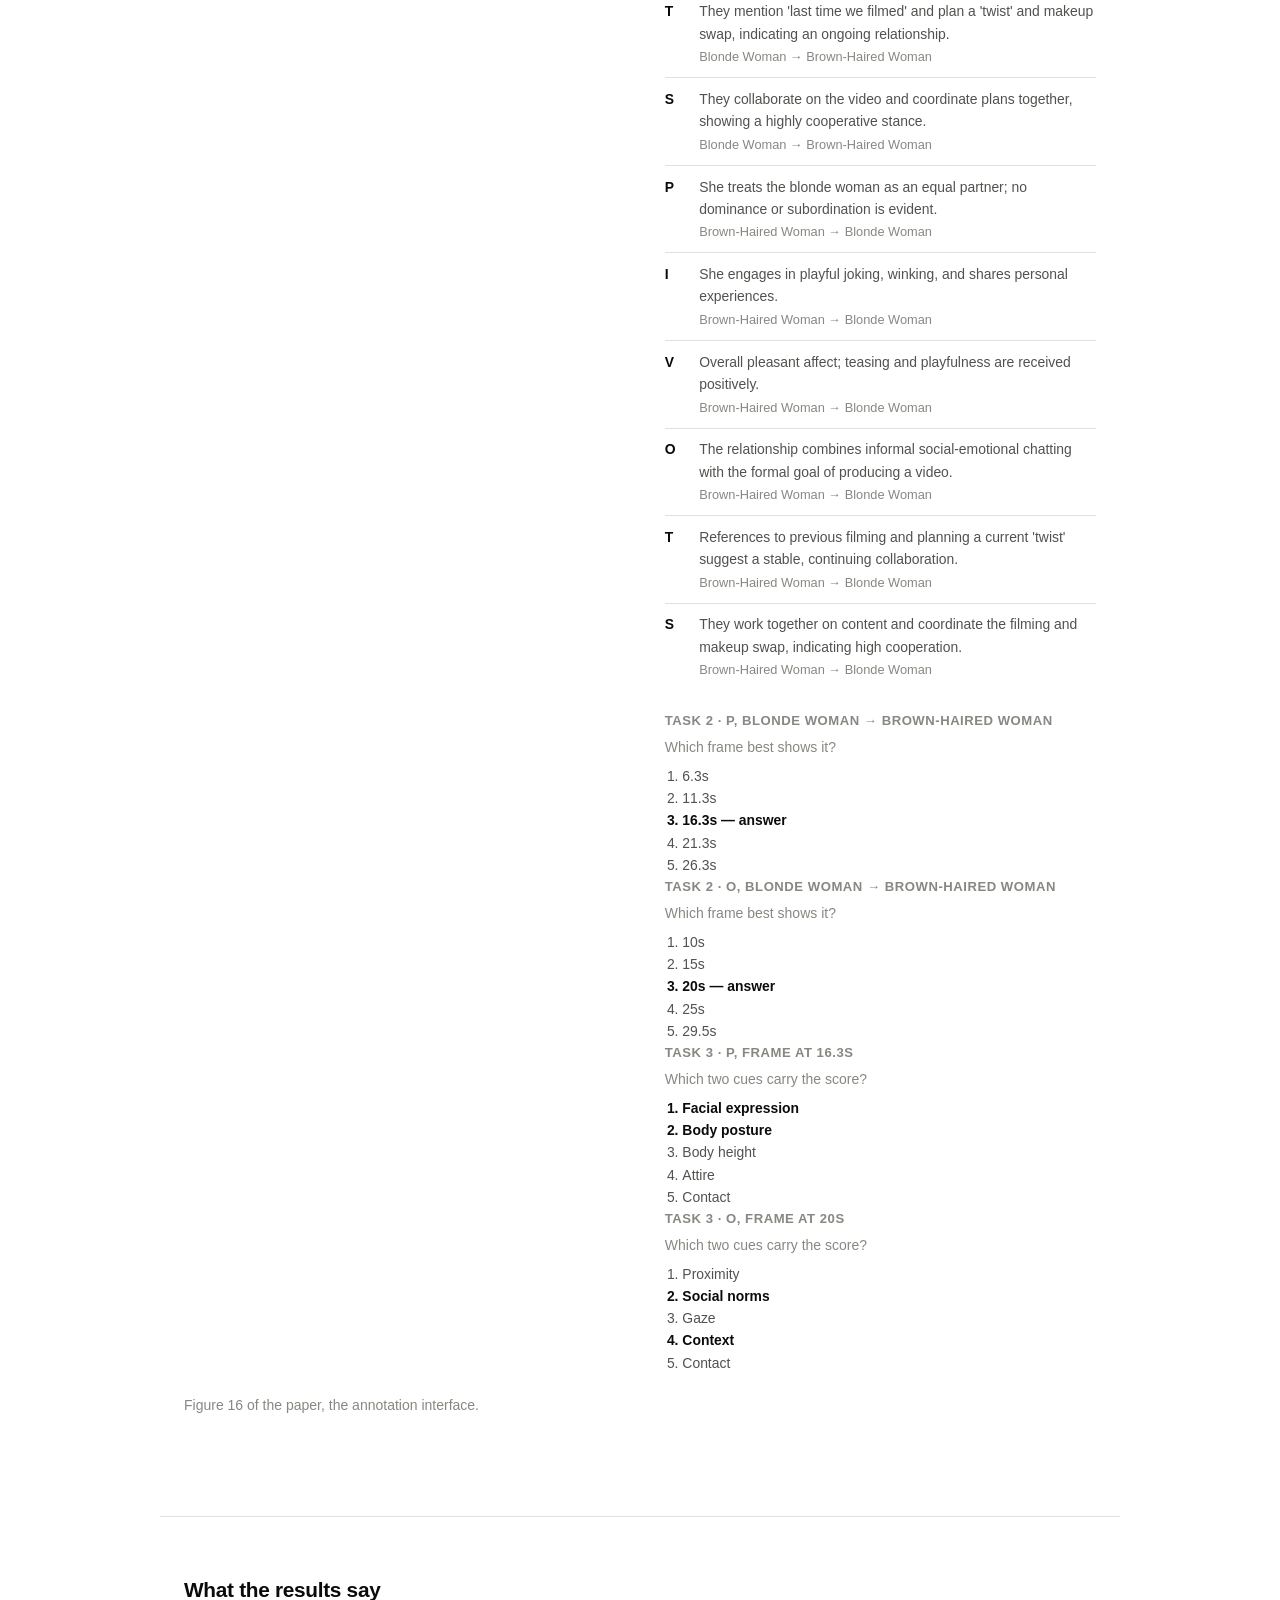
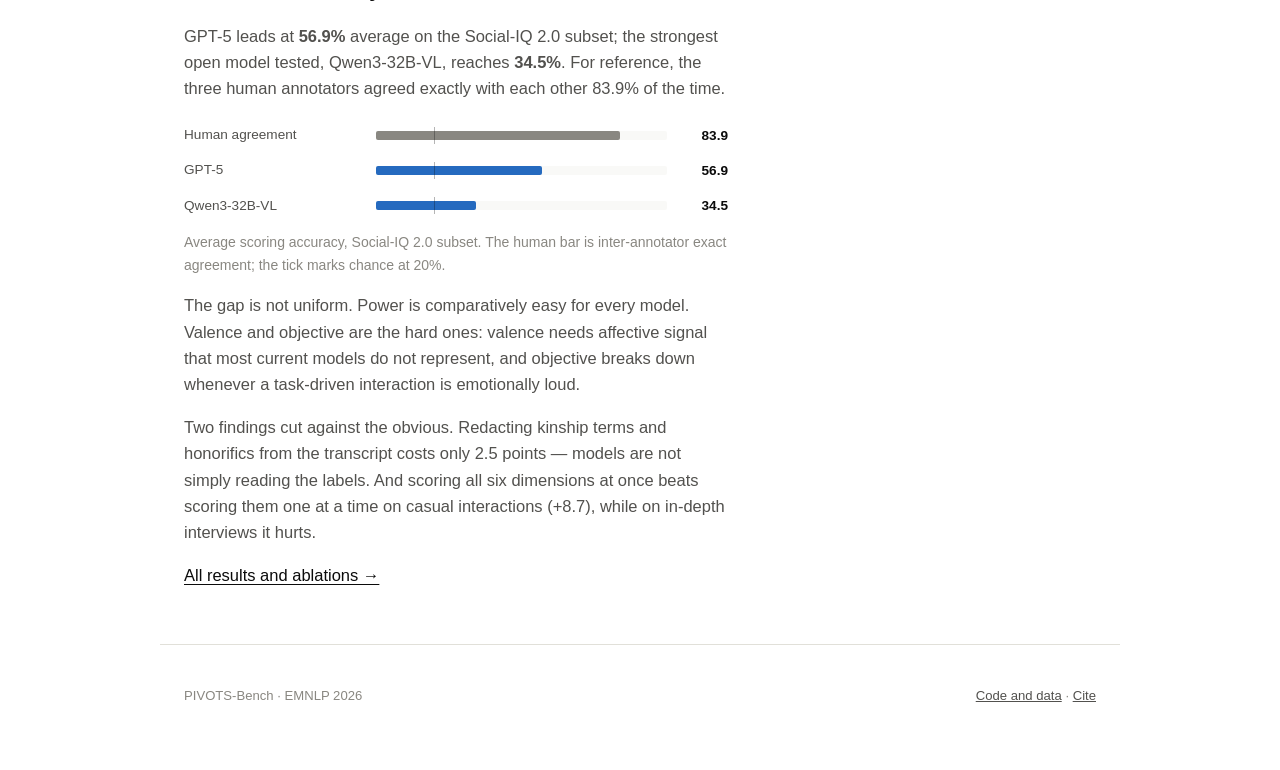
==== commit 1c27acf0: "Use the paper's exact title and PIVOTS-Bench spelling on the site" ====
--- a/docs/index.html
+++ b/docs/index.html
@@ -3,14 +3,14 @@
 <head>
 <meta charset="utf-8">
 <meta name="viewport" content="width=device-width, initial-scale=1">
-<title>PIVOTSBench</title>
-<meta name="description" content="PIVOTSBench: evaluating fine-grained interpersonal relationship reasoning in multimodal large language models.">
+<title>PIVOTS-Bench: Evaluating Fine-Grained Interpersonal Relationship Reasoning in Multimodal Large Language Models</title>
+<meta name="description" content="PIVOTS-Bench: evaluating fine-grained interpersonal relationship reasoning in multimodal large language models.">
 <link rel="stylesheet" href="./assets/style.css">
 <link rel="icon" href="data:image/svg+xml,<svg xmlns='http://www.w3.org/2000/svg' viewBox='0 0 32 32'><rect x='0' y='10' width='6.4' height='12' fill='%23c53b39'/><rect x='6.4' y='10' width='6.4' height='12' fill='%23e8817d'/><rect x='12.8' y='10' width='6.4' height='12' fill='%23eceae5'/><rect x='19.2' y='10' width='6.4' height='12' fill='%2386b6ef'/><rect x='25.6' y='10' width='6.4' height='12' fill='%23256abf'/></svg>">
 </head>
 <body>
 <nav class="nav"><div class="wrap">
-      <a class="mark" href="./">PIVOTSBench</a>
+      <a class="mark" href="./">PIVOTS-Bench</a>
       <ul>
         <li><a href="./" aria-current="page">Overview</a></li>
         <li><a href="./leaderboard.html" >Results</a></li>
@@ -20,7 +20,7 @@
     </div></nav>
 <header class="hero wrap">
   <p class="eyebrow">EMNLP 2026 &middot; Main Conference</p>
-  <h1>Fine-grained interpersonal relationship reasoning in multimodal LLMs</h1>
+  <h1><span class="name">PIVOTS-Bench:</span> <span class="rest">Evaluating Fine-Grained Interpersonal Relationship Reasoning in Multimodal Large Language Models</span></h1>
   <div class="byline">
     Shuxiang Zhang<sup>1*</sup> &middot; Yiting Yin<sup>2*</sup> &middot; Wenxuan Song<sup>3</sup> &middot; Yuhang Wu<sup>3&dagger;</sup> &middot; Miao Liu<sup>3&Dagger;</sup>
     <div class="affil"><sup>1</sup>Sun Yat-sen University &nbsp; <sup>2</sup>University of Michigan &nbsp; <sup>3</sup>Tsinghua University</div>
@@ -160,7 +160,7 @@
 </section>
 
 <footer class="wrap">
-      <div>PIVOTSBench &middot; EMNLP 2026</div>
+      <div>PIVOTS-Bench &middot; EMNLP 2026</div>
       <div><a href="https://github.com/ciossayin/pivots-bench">Code and data</a> &middot; <a href="./dataset.html#cite">Cite</a></div>
     </footer>
 <script src="./assets/samples.js"></script>
--- a/docs/assets/style.css
+++ b/docs/assets/style.css
@@ -83,7 +83,10 @@
 /* ---------- hero ---------- */
 
 header.hero { padding-top: 4.5rem; padding-bottom: 3rem; }
-header.hero h1 { max-width: 24ch; }
+header.hero h1 { max-width: 30ch; }
+header.hero h1 .name { display: block; }
+header.hero h1 .rest { display: block; margin-top: .2em; font-weight: 440; color: var(--ink-2);
+                       font-size: .78em; line-height: 1.22; letter-spacing: -.012em; }
 .byline { margin-top: 1.4rem; font-size: .98rem; line-height: 1.75; }
 .byline sup { color: var(--muted); font-size: .68em; }
 .affil { margin-top: .35rem; font-size: .85rem; color: var(--muted); }
